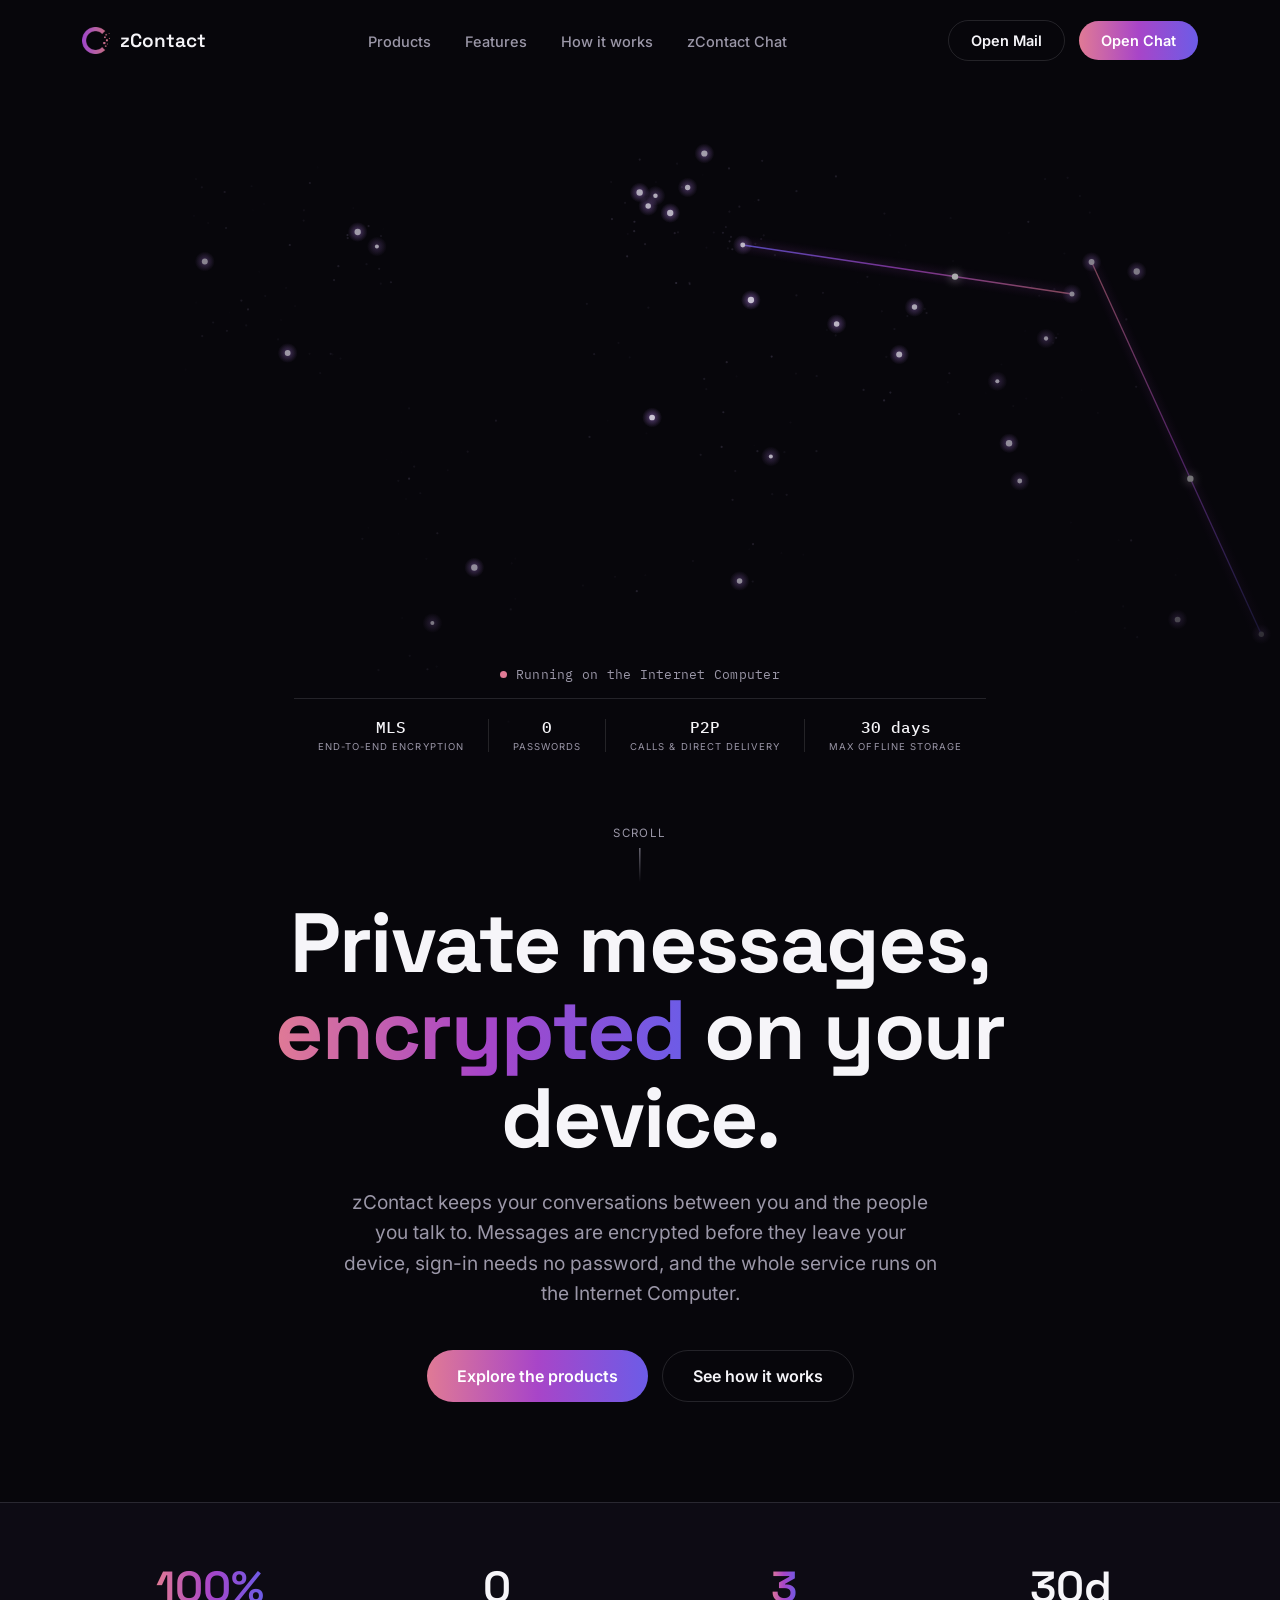
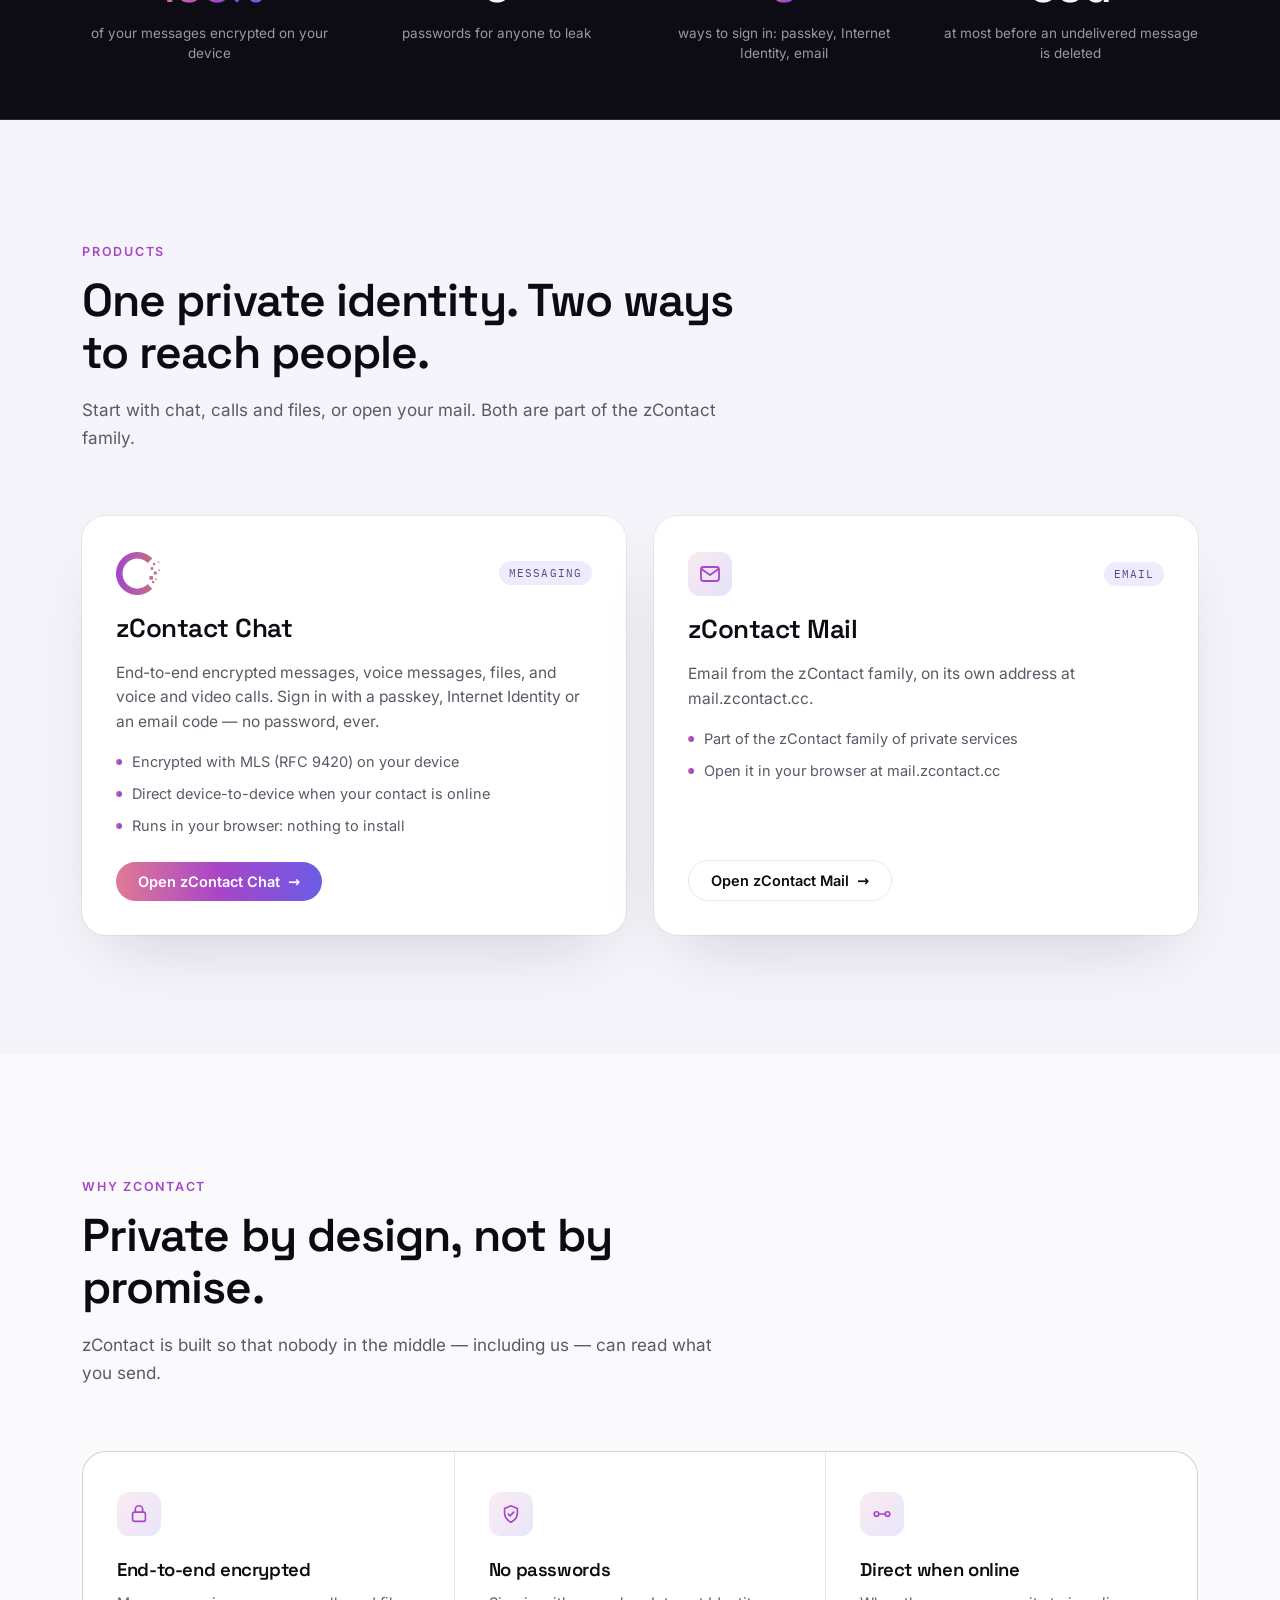
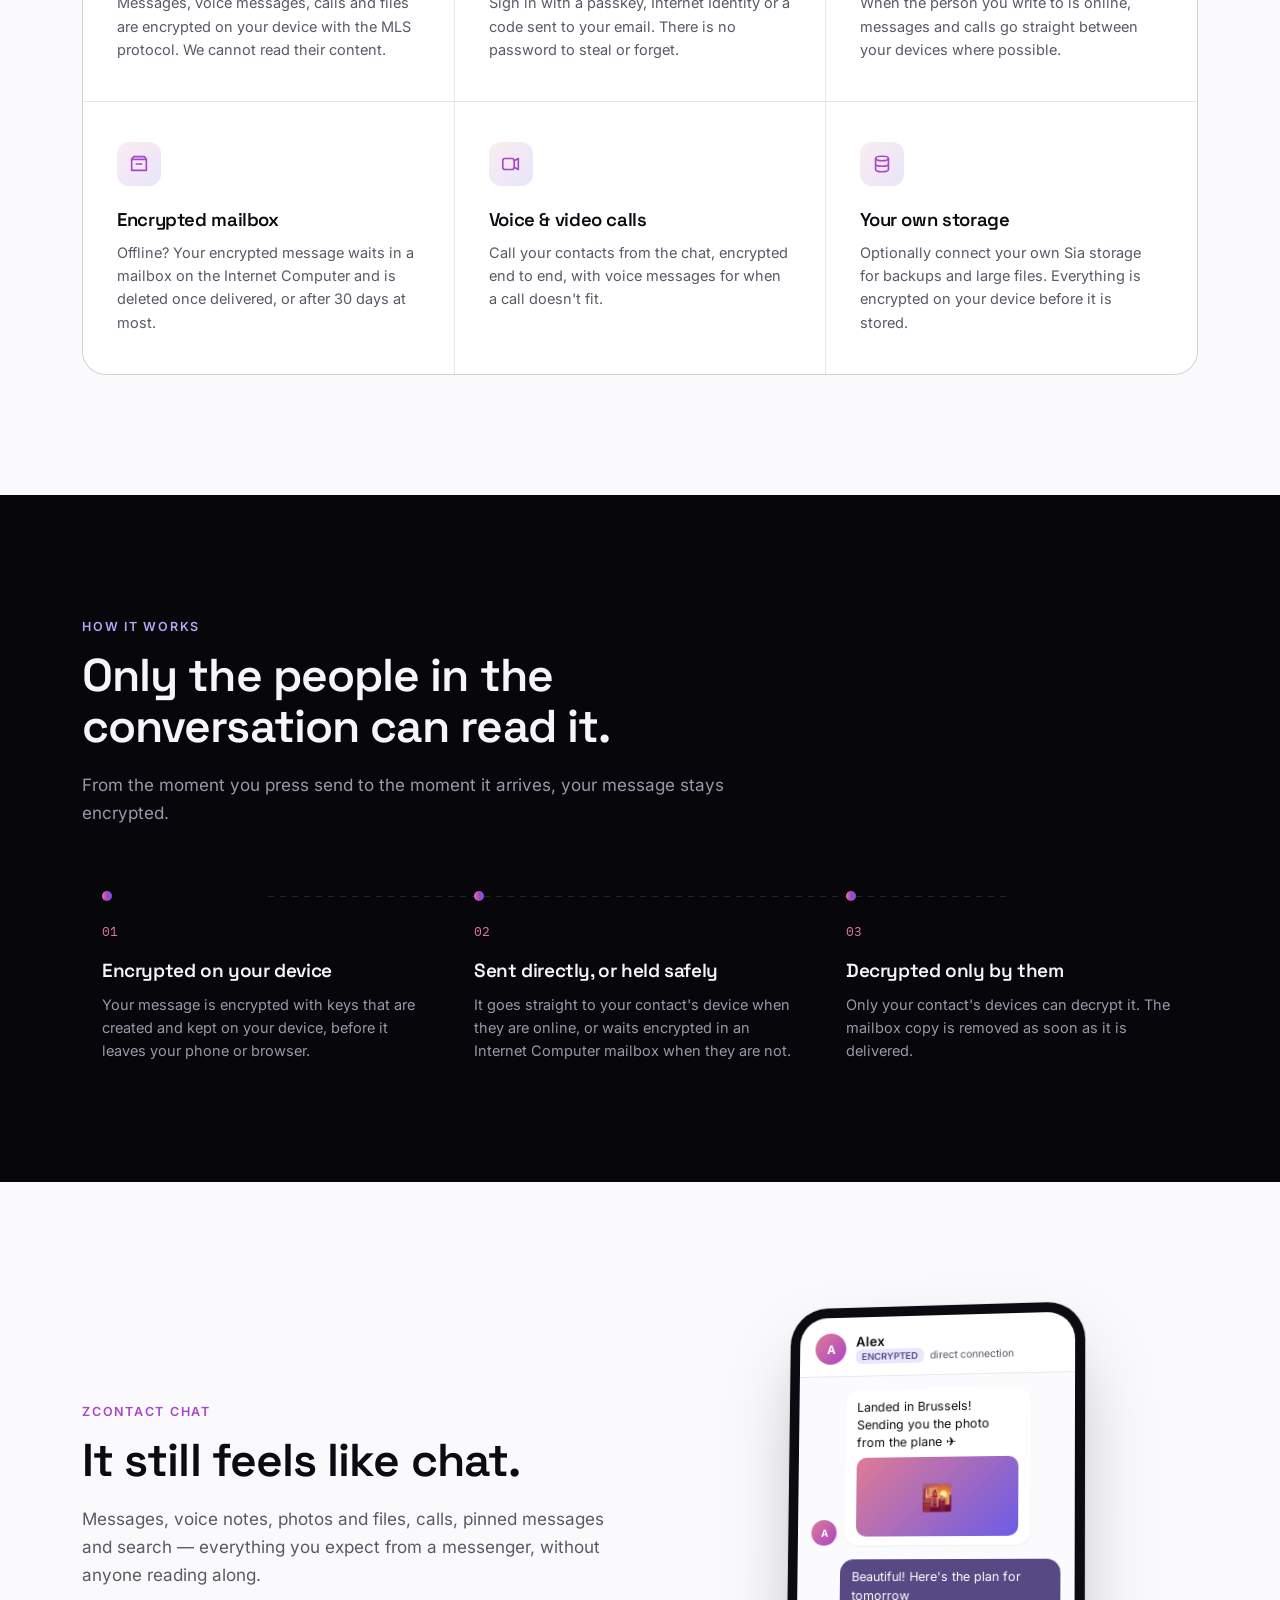
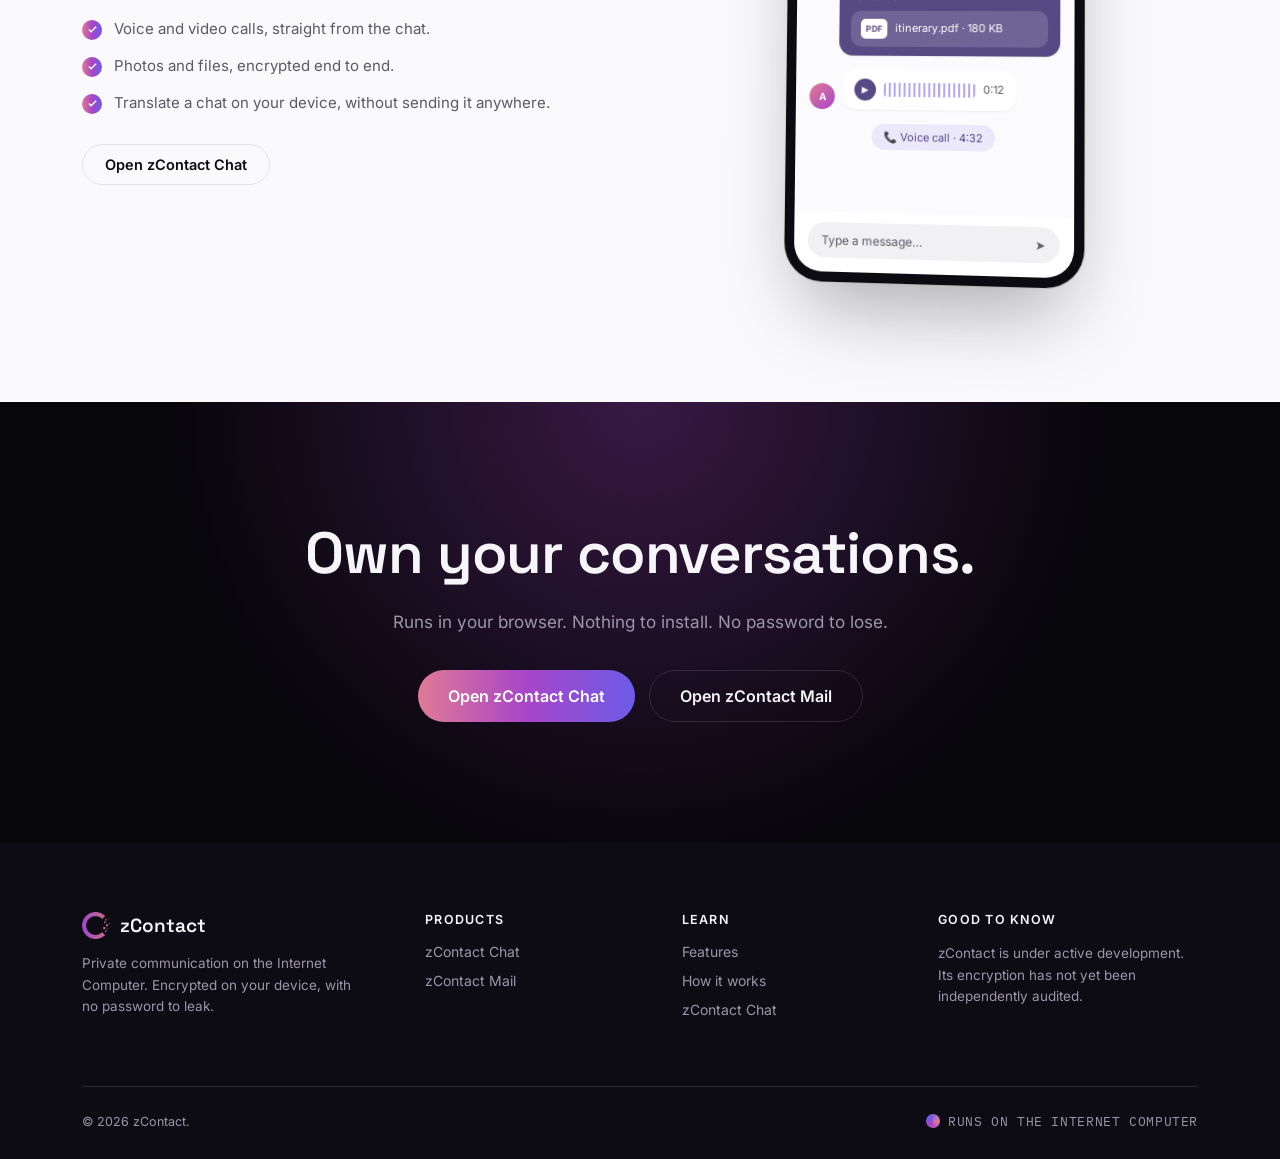
==== src/index.html @ e2f364a8 "Standalone repository: site under src/, dfx config for the website canister, README Moved out of zco" ====
<!DOCTYPE html>
<html lang="en">
<head>
<meta charset="UTF-8">
<meta name="viewport" content="width=device-width, initial-scale=1.0">
<title>zContact — Private messages, encrypted on your device.</title>
<meta name="description" content="zContact is a private communication family on the Internet Computer: end-to-end encrypted chat with no passwords, and zContact Mail.">
<meta name="referrer" content="no-referrer">
<link rel="icon" type="image/png" href="logo.png">
<link rel="stylesheet" href="style.css">
</head>
<body>

<header id="siteHeader">
  <div class="wrap">
    <nav aria-label="Main">
      <a href="#top" class="logo"><img src="logo.png" alt="" width="28" height="27"><span>zContact</span></a>
      <ul class="nav-links" id="navLinks">
        <li><a href="#products">Products</a></li>
        <li><a href="#features">Features</a></li>
        <li><a href="#how">How it works</a></li>
        <li><a href="#chat">zContact Chat</a></li>
      </ul>
      <div class="nav-right">
        <a href="https://mail.zcontact.cc/" class="btn btn-ghost-dark nav-mail" target="_blank" rel="noopener noreferrer">Open Mail</a>
        <a href="https://ydmpv-niaaa-aaaak-qzlua-cai.icp0.io/" class="btn btn-primary" target="_blank" rel="noopener noreferrer">Open Chat</a>
        <button class="menu-toggle" id="menuToggle" aria-label="Menu" aria-expanded="false" aria-controls="navLinks"><span></span><span></span><span></span></button>
      </div>
    </nav>
  </div>
</header>

<main id="top">

<section class="hero" aria-label="zContact on the Internet Computer">
  <canvas id="network-canvas" aria-hidden="true"></canvas>
  <div class="hero-vignette"></div>
  <div class="net-nodes" id="netNodes" aria-hidden="true"></div>
  <div class="hero-inner wrap">
    <div class="status-card">
      <div class="status-live">
        <span class="live-dot"></span>
        <span class="mono">Running on the Internet Computer</span>
      </div>
      <div class="status-grid">
        <div class="status-item">
          <span class="val breathe-num">MLS</span>
          <span class="lbl">End-to-end encryption</span>
        </div>
        <div class="status-item">
          <span class="val">0</span>
          <span class="lbl">Passwords</span>
        </div>
        <div class="status-item">
          <span class="val">P2P</span>
          <span class="lbl">Calls &amp; direct delivery</span>
        </div>
        <div class="status-item">
          <span class="val">30 days</span>
          <span class="lbl">Max offline storage</span>
        </div>
      </div>
    </div>
  </div>
  <div class="scroll-cue" aria-hidden="true"><span>Scroll</span><span class="line"></span></div>
</section>

<section class="intro">
  <div class="wrap intro-inner reveal">
    <h1>Private messages, <span class="grad-text">encrypted</span> on your device.</h1>
    <p>zContact keeps your conversations between you and the people you talk to. Messages are encrypted before they leave your device, sign-in needs no password, and the whole service runs on the Internet Computer.</p>
    <div class="hero-ctas">
      <a href="#products" class="btn btn-primary btn-lg">Explore the products</a>
      <a href="#how" class="btn btn-ghost-dark btn-lg">See how it works</a>
    </div>
  </div>
</section>

<div class="stats">
  <div class="wrap stats-grid">
    <div class="reveal">
      <div class="stat-num"><span class="accent">100%</span></div>
      <div class="stat-label">of your messages encrypted on your device</div>
    </div>
    <div class="reveal">
      <div class="stat-num" data-count="0">0</div>
      <div class="stat-label">passwords for anyone to leak</div>
    </div>
    <div class="reveal">
      <div class="stat-num"><span class="accent" data-count="3">3</span></div>
      <div class="stat-label">ways to sign in: passkey, Internet Identity, email</div>
    </div>
    <div class="reveal">
      <div class="stat-num"><span data-count="30">30</span>d</div>
      <div class="stat-label">at most before an undelivered message is deleted</div>
    </div>
  </div>
</div>

<section class="products" id="products">
  <div class="wrap">
    <div class="section-head reveal">
      <span class="eyebrow">Products</span>
      <h2>One private identity. Two ways to reach people.</h2>
      <p>Start with chat, calls and files, or open your mail. Both are part of the zContact family.</p>
    </div>
    <div class="product-grid reveal">
      <article class="product-card">
        <div class="product-top">
          <img src="logo.png" alt="" width="44" height="42">
          <span class="product-tag">Messaging</span>
        </div>
        <h3>zContact Chat</h3>
        <p>End-to-end encrypted messages, voice messages, files, and voice and video calls. Sign in with a passkey, Internet Identity or an email code — no password, ever.</p>
        <ul class="product-points">
          <li>Encrypted with MLS (RFC 9420) on your device</li>
          <li>Direct device-to-device when your contact is online</li>
          <li>Runs in your browser: nothing to install</li>
        </ul>
        <a href="https://ydmpv-niaaa-aaaak-qzlua-cai.icp0.io/" class="btn btn-primary" target="_blank" rel="noopener noreferrer">Open zContact Chat <span aria-hidden="true">→</span></a>
      </article>
      <article class="product-card">
        <div class="product-top">
          <span class="product-mark" aria-hidden="true">
            <svg viewBox="0 0 24 24" fill="none" stroke-width="1.8" stroke-linecap="round" stroke-linejoin="round"><rect x="3" y="5" width="18" height="14" rx="2.5"/><path d="m3.5 7 8.5 6 8.5-6"/></svg>
          </span>
          <span class="product-tag">Email</span>
        </div>
        <h3>zContact Mail</h3>
        <p>Email from the zContact family, on its own address at mail.zcontact.cc.</p>
        <ul class="product-points">
          <li>Part of the zContact family of private services</li>
          <li>Open it in your browser at mail.zcontact.cc</li>
        </ul>
        <a href="https://mail.zcontact.cc/" class="btn btn-ghost-light" target="_blank" rel="noopener noreferrer">Open zContact Mail <span aria-hidden="true">→</span></a>
      </article>
    </div>
  </div>
</section>

<section id="features">
  <div class="wrap">
    <div class="section-head reveal">
      <span class="eyebrow">Why zContact</span>
      <h2>Private by design, not by promise.</h2>
      <p>zContact is built so that nobody in the middle — including us — can read what you send.</p>
    </div>
    <div class="feature-grid reveal">
      <div class="feature-card">
        <div class="feature-icon"><svg viewBox="0 0 24 24" fill="none" stroke-width="1.8" stroke-linecap="round" stroke-linejoin="round"><rect x="5" y="10" width="14" height="10" rx="2"/><path d="M8 10V7a4 4 0 0 1 8 0v3"/></svg></div>
        <h3>End-to-end encrypted</h3>
        <p>Messages, voice messages, calls and files are encrypted on your device with the MLS protocol. We cannot read their content.</p>
      </div>
      <div class="feature-card">
        <div class="feature-icon"><svg viewBox="0 0 24 24" fill="none" stroke-width="1.8" stroke-linecap="round" stroke-linejoin="round"><path d="M12 3 5 6v5c0 4.5 3 8 7 10 4-2 7-5.5 7-10V6z"/><path d="m9 12 2 2 4-4"/></svg></div>
        <h3>No passwords</h3>
        <p>Sign in with a passkey, Internet Identity or a code sent to your email. There is no password to steal or forget.</p>
      </div>
      <div class="feature-card">
        <div class="feature-icon"><svg viewBox="0 0 24 24" fill="none" stroke-width="1.8" stroke-linecap="round" stroke-linejoin="round"><circle cx="6" cy="12" r="2.5"/><circle cx="18" cy="12" r="2.5"/><path d="M8.5 12h7"/></svg></div>
        <h3>Direct when online</h3>
        <p>When the person you write to is online, messages and calls go straight between your devices where possible.</p>
      </div>
      <div class="feature-card">
        <div class="feature-icon"><svg viewBox="0 0 24 24" fill="none" stroke-width="1.8" stroke-linecap="round" stroke-linejoin="round"><path d="M4 7h16v12H4z"/><path d="M4 7l2-3h12l2 3M9 12h6"/></svg></div>
        <h3>Encrypted mailbox</h3>
        <p>Offline? Your encrypted message waits in a mailbox on the Internet Computer and is deleted once delivered, or after 30 days at most.</p>
      </div>
      <div class="feature-card">
        <div class="feature-icon"><svg viewBox="0 0 24 24" fill="none" stroke-width="1.8" stroke-linecap="round" stroke-linejoin="round"><path d="M15.5 8.5 20 6v12l-4.5-2.5"/><rect x="3" y="6" width="12.5" height="12" rx="2.5"/></svg></div>
        <h3>Voice &amp; video calls</h3>
        <p>Call your contacts from the chat, encrypted end to end, with voice messages for when a call doesn't fit.</p>
      </div>
      <div class="feature-card">
        <div class="feature-icon"><svg viewBox="0 0 24 24" fill="none" stroke-width="1.8" stroke-linecap="round" stroke-linejoin="round"><ellipse cx="12" cy="6" rx="7" ry="2.5"/><path d="M5 6v12c0 1.4 3.1 2.5 7 2.5s7-1.1 7-2.5V6M5 12c0 1.4 3.1 2.5 7 2.5s7-1.1 7-2.5"/></svg></div>
        <h3>Your own storage</h3>
        <p>Optionally connect your own Sia storage for backups and large files. Everything is encrypted on your device before it is stored.</p>
      </div>
    </div>
  </div>
</section>

<section class="how" id="how">
  <div class="wrap">
    <div class="section-head reveal">
      <span class="eyebrow">How it works</span>
      <h2>Only the people in the conversation can read it.</h2>
      <p>From the moment you press send to the moment it arrives, your message stays encrypted.</p>
    </div>
    <div class="flow reveal">
      <div class="flow-step">
        <div class="flow-line"></div>
        <div class="flow-dot"></div>
        <div class="flow-num">01</div>
        <h3>Encrypted on your device</h3>
        <p>Your message is encrypted with keys that are created and kept on your device, before it leaves your phone or browser.</p>
      </div>
      <div class="flow-step">
        <div class="flow-line"></div>
        <div class="flow-dot"></div>
        <div class="flow-num">02</div>
        <h3>Sent directly, or held safely</h3>
        <p>It goes straight to your contact's device when they are online, or waits encrypted in an Internet Computer mailbox when they are not.</p>
      </div>
      <div class="flow-step">
        <div class="flow-dot"></div>
        <div class="flow-num">03</div>
        <h3>Decrypted only by them</h3>
        <p>Only your contact's devices can decrypt it. The mailbox copy is removed as soon as it is delivered.</p>
      </div>
    </div>
  </div>
</section>

<section class="product" id="chat">
  <div class="wrap product-layout">
    <div class="product-copy">
      <div class="section-head reveal">
        <span class="eyebrow">zContact Chat</span>
        <h2>It still feels like chat.</h2>
        <p>Messages, voice notes, photos and files, calls, pinned messages and search — everything you expect from a messenger, without anyone reading along.</p>
      </div>
      <ul class="reveal">
        <li><span class="check"><svg viewBox="0 0 24 24"><polyline points="20 6 9 17 4 12"/></svg></span>Voice and video calls, straight from the chat.</li>
        <li><span class="check"><svg viewBox="0 0 24 24"><polyline points="20 6 9 17 4 12"/></svg></span>Photos and files, encrypted end to end.</li>
        <li><span class="check"><svg viewBox="0 0 24 24"><polyline points="20 6 9 17 4 12"/></svg></span>Translate a chat on your device, without sending it anywhere.</li>
      </ul>
      <a href="https://ydmpv-niaaa-aaaak-qzlua-cai.icp0.io/" class="btn btn-ghost-light product-cta" target="_blank" rel="noopener noreferrer">Open zContact Chat</a>
    </div>
    <div class="phone-stage reveal" aria-hidden="true">
      <div class="phone">
        <div class="phone-screen">
          <div class="chat-head">
            <div class="avatar av-alex">A</div>
            <div>
              <div class="who">Alex</div>
              <div class="meta"><span class="priv-badge">ENCRYPTED</span> direct connection</div>
            </div>
          </div>
          <div class="chat-body">
            <div class="msg">
              <div class="avatar av-small av-alex">A</div>
              <div class="bubble">
                Landed in Brussels! Sending you the photo from the plane ✈️
                <div class="media-chip">🌇</div>
              </div>
            </div>
            <div class="msg msg-out">
              <div class="bubble bubble-out">
                Beautiful! Here's the plan for tomorrow
                <div class="file-chip"><span class="file-icon">PDF</span> itinerary.pdf · 180 KB</div>
              </div>
            </div>
            <div class="msg">
              <div class="avatar av-small av-alex">A</div>
              <div class="bubble">
                <div class="voice-chip"><span class="play">▶</span><span class="wave"></span><span class="dur">0:12</span></div>
              </div>
            </div>
            <div class="call-chip">📞 Voice call · 4:32</div>
          </div>
          <div class="chat-input"><span>Type a message…</span><span>➤</span></div>
        </div>
      </div>
    </div>
  </div>
</section>

<section class="cta-banner">
  <div class="wrap inner reveal">
    <h2>Own your conversations.</h2>
    <p>Runs in your browser. Nothing to install. No password to lose.</p>
    <div class="cta-actions">
      <a href="https://ydmpv-niaaa-aaaak-qzlua-cai.icp0.io/" class="btn btn-primary btn-lg" target="_blank" rel="noopener noreferrer">Open zContact Chat</a>
      <a href="https://mail.zcontact.cc/" class="btn btn-ghost-dark btn-lg" target="_blank" rel="noopener noreferrer">Open zContact Mail</a>
    </div>
  </div>
</section>

</main>

<footer>
  <div class="wrap">
    <div class="footer-top">
      <div class="footer-brand">
        <a href="#top" class="logo"><img src="logo.png" alt="" width="28" height="27"><span>zContact</span></a>
        <p>Private communication on the Internet Computer. Encrypted on your device, with no password to leak.</p>
      </div>
      <div class="footer-col">
        <h4>Products</h4>
        <a href="https://ydmpv-niaaa-aaaak-qzlua-cai.icp0.io/" target="_blank" rel="noopener noreferrer">zContact Chat</a>
        <a href="https://mail.zcontact.cc/" target="_blank" rel="noopener noreferrer">zContact Mail</a>
      </div>
      <div class="footer-col">
        <h4>Learn</h4>
        <a href="#features">Features</a>
        <a href="#how">How it works</a>
        <a href="#chat">zContact Chat</a>
      </div>
      <div class="footer-col">
        <h4>Good to know</h4>
        <p class="footer-note">zContact is under active development. Its encryption has not yet been independently audited.</p>
      </div>
    </div>
    <div class="footer-bottom">
      <span>© 2026 zContact.</span>
      <span class="ic-badge"><span class="dot-ring"></span>RUNS ON THE INTERNET COMPUTER</span>
    </div>
  </div>
</footer>

<script src="main.js" defer></script>
</body>
</html>
---- src/style.css ----
/* zContact Official Website. Fonts are bundled (SIL OFL 1.1, see fonts/), no third-party requests. */

@font-face { font-family: 'Inter'; font-weight: 400; font-display: swap; src: url(fonts/inter-latin-400-normal.woff2) format('woff2'); }
@font-face { font-family: 'Inter'; font-weight: 500; font-display: swap; src: url(fonts/inter-latin-500-normal.woff2) format('woff2'); }
@font-face { font-family: 'Inter'; font-weight: 600; font-display: swap; src: url(fonts/inter-latin-600-normal.woff2) format('woff2'); }
@font-face { font-family: 'Inter'; font-weight: 700; font-display: swap; src: url(fonts/inter-latin-700-normal.woff2) format('woff2'); }
@font-face { font-family: 'Space Grotesk'; font-weight: 500; font-display: swap; src: url(fonts/space-grotesk-latin-500-normal.woff2) format('woff2'); }
@font-face { font-family: 'Space Grotesk'; font-weight: 600; font-display: swap; src: url(fonts/space-grotesk-latin-600-normal.woff2) format('woff2'); }
@font-face { font-family: 'Space Grotesk'; font-weight: 700; font-display: swap; src: url(fonts/space-grotesk-latin-700-normal.woff2) format('woff2'); }
@font-face { font-family: 'IBM Plex Mono'; font-weight: 400; font-display: swap; src: url(fonts/ibm-plex-mono-latin-400-normal.woff2) format('woff2'); }
@font-face { font-family: 'IBM Plex Mono'; font-weight: 500; font-display: swap; src: url(fonts/ibm-plex-mono-latin-500-normal.woff2) format('woff2'); }

:root {
  --bg-dark: #07060b;
  --bg-dark-2: #0d0b14;
  --bg-light: #fafafc;
  --surface: #ffffff;
  --ink: #0d0b12;
  --ink-soft: #5c5866;
  --ink-inverse: #f6f5f9;
  --ink-inverse-soft: #9b97a8;
  /* The zContact logo: rose to violet. */
  --accent-1: #e07a95;
  --accent-2: #a845c8;
  --accent-3: #6c5ce7;
  --brand: #574a84;
  --lavender: #b3a6f5;
  --grad: linear-gradient(90deg, var(--accent-1), var(--accent-2), var(--accent-3));
  --line: rgba(13, 11, 18, 0.09);
  --line-inverse: rgba(246, 245, 249, 0.12);
  --container: 1180px;
}

* { margin: 0; padding: 0; box-sizing: border-box; }
html { scroll-behavior: smooth; }
body {
  font-family: 'Inter', system-ui, sans-serif;
  background: var(--bg-light);
  color: var(--ink);
  -webkit-font-smoothing: antialiased;
  overflow-x: hidden;
}
h1, h2, h3 { font-family: 'Space Grotesk', sans-serif; letter-spacing: -0.02em; }
.mono { font-family: 'IBM Plex Mono', monospace; letter-spacing: 0.02em; }
a { color: inherit; text-decoration: none; }
.wrap { max-width: var(--container); margin: 0 auto; padding: 0 32px; }
img, svg { display: block; }
::selection { background: var(--accent-2); color: #fff; }
:focus-visible { outline: 2px solid var(--lavender); outline-offset: 3px; }

/* ---------- Navigation ---------- */
header {
  position: fixed; top: 0; left: 0; right: 0; z-index: 100;
  padding: 20px 0;
  transition: background 0.35s ease, padding 0.35s ease, border-color 0.35s ease;
  border-bottom: 1px solid transparent;
}
header.scrolled {
  background: rgba(7, 6, 11, 0.74);
  backdrop-filter: blur(16px) saturate(160%);
  -webkit-backdrop-filter: blur(16px) saturate(160%);
  padding: 14px 0;
  border-bottom: 1px solid var(--line-inverse);
}
nav { display: flex; align-items: center; justify-content: space-between; gap: 20px; }
.logo { display: flex; align-items: center; gap: 10px; font-family: 'Space Grotesk', sans-serif; font-weight: 600; font-size: 19px; color: var(--ink-inverse); }
.logo img { width: 28px; height: auto; }
.nav-links { display: flex; gap: 34px; list-style: none; }
.nav-links a { font-size: 14.5px; color: var(--ink-inverse-soft); transition: color 0.2s ease; font-weight: 500; }
.nav-links a:hover { color: var(--ink-inverse); }
.nav-right { display: flex; align-items: center; gap: 14px; }
.btn {
  display: inline-flex; align-items: center; justify-content: center; gap: 8px;
  padding: 11px 22px; border-radius: 100px; font-size: 14.5px; font-weight: 600;
  cursor: pointer; border: none; white-space: nowrap;
  transition: transform 0.2s ease, box-shadow 0.2s ease, background 0.2s ease;
}
.btn-primary { background: var(--grad); color: #fff; }
.btn-primary:hover { transform: translateY(-2px); box-shadow: 0 10px 30px -8px rgba(168, 69, 200, 0.6); }
.btn-ghost-dark { color: var(--ink-inverse); border: 1px solid var(--line-inverse); background: transparent; }
.btn-ghost-dark:hover { background: rgba(255, 255, 255, 0.06); }
.btn-ghost-light { color: var(--ink); border: 1px solid var(--line); background: transparent; }
.btn-ghost-light:hover { background: rgba(13, 11, 18, 0.04); }
.btn-lg { padding: 15px 30px; font-size: 16px; }
.menu-toggle { display: none; flex-direction: column; gap: 5px; background: none; border: none; cursor: pointer; padding: 6px; }
.menu-toggle span { width: 22px; height: 2px; background: var(--ink-inverse); display: block; }

/* ---------- Hero ---------- */
.hero {
  position: relative; min-height: 100vh; background: var(--bg-dark);
  display: flex; flex-direction: column; justify-content: center; overflow: hidden;
  padding: 140px 0 80px;
}
#network-canvas { position: absolute; inset: 0; width: 100%; height: 100%; z-index: 0; opacity: 0.95; }
.net-nodes { position: absolute; inset: 0; z-index: 1; pointer-events: none; }
.net-node { position: absolute; top: 0; left: 0; width: 0; height: 0; }
.net-node .ring {
  position: absolute; top: 0; left: 0; width: 9px; height: 9px; border-radius: 50%;
  transform: translate(-50%, -50%) scale(0.5);
  background: conic-gradient(from 90deg, var(--accent-1), var(--accent-2), var(--accent-3), var(--accent-1));
  -webkit-mask-image: radial-gradient(circle, transparent 0, transparent 58%, #000 60%, #000 100%);
  mask-image: radial-gradient(circle, transparent 0, transparent 58%, #000 60%, #000 100%);
  opacity: 0;
  transition: opacity 0.5s ease, transform 0.5s cubic-bezier(0.2, 0.8, 0.3, 1.3), box-shadow 0.5s ease;
}
.net-node .pulse {
  position: absolute; top: 0; left: 0; width: 9px; height: 9px; border-radius: 50%;
  transform: translate(-50%, -50%) scale(1); border: 1px solid var(--accent-2); opacity: 0; pointer-events: none;
}
.net-node.active .pulse { animation: node-pulse 1.1s ease-out infinite; }
.net-node.active .pulse.p2 { animation-delay: 0.4s; border-color: var(--accent-1); }
@keyframes node-pulse {
  0% { transform: translate(-50%, -50%) scale(1); opacity: 0.65; }
  100% { transform: translate(-50%, -50%) scale(4.2); opacity: 0; }
}
.net-node.active .ring {
  opacity: 1; transform: translate(-50%, -50%) scale(1.7);
  box-shadow: 0 0 10px rgba(224, 122, 149, 0.6), 0 0 18px rgba(108, 92, 231, 0.45);
}
.hero-vignette {
  position: absolute; inset: 0; z-index: 1; pointer-events: none;
  background: radial-gradient(ellipse 70% 60% at 50% 38%, rgba(7, 6, 11, 0) 0%, rgba(7, 6, 11, 0.55) 68%, rgba(7, 6, 11, 0.96) 100%);
}
.hero-inner { position: absolute; bottom: 148px; left: 0; right: 0; z-index: 2; text-align: center; }
.status-card { display: inline-block; }
.status-live {
  display: flex; align-items: center; justify-content: center; gap: 9px;
  font-size: 12.5px; color: var(--ink-inverse-soft);
  padding-bottom: 16px; margin-bottom: 20px; border-bottom: 1px solid var(--line-inverse); white-space: nowrap;
}
.live-dot { width: 7px; height: 7px; border-radius: 50%; background: var(--accent-1); animation: pulse-dot 1.8s infinite; flex-shrink: 0; }
@keyframes pulse-dot {
  0% { box-shadow: 0 0 0 0 rgba(224, 122, 149, 0.55); }
  70% { box-shadow: 0 0 0 8px rgba(224, 122, 149, 0); }
  100% { box-shadow: 0 0 0 0 rgba(224, 122, 149, 0); }
}
.status-grid { display: flex; align-items: stretch; justify-content: center; flex-wrap: wrap; row-gap: 16px; }
.status-item { display: flex; flex-direction: column; align-items: center; gap: 6px; padding: 0 24px; border-left: 1px solid var(--line-inverse); }
.status-item:first-child { border-left: none; }
.status-item .val { font-family: 'IBM Plex Mono', monospace; font-size: 16px; font-weight: 500; color: var(--ink-inverse); line-height: 1; }
.status-item .lbl { font-size: 9.5px; letter-spacing: 0.11em; text-transform: uppercase; color: var(--ink-inverse-soft); }
.breathe-num { animation: breathe-color 3.2s ease-in-out infinite; }
@keyframes breathe-color {
  0% { color: var(--accent-1); text-shadow: 0 0 9px rgba(224, 122, 149, 0.55); }
  33% { color: var(--accent-2); text-shadow: 0 0 9px rgba(168, 69, 200, 0.55); }
  66% { color: var(--accent-3); text-shadow: 0 0 9px rgba(108, 92, 231, 0.55); }
  100% { color: var(--accent-1); text-shadow: 0 0 9px rgba(224, 122, 149, 0.55); }
}

.intro { background: var(--bg-dark); color: var(--ink-inverse); padding-top: 0; padding-bottom: 100px; }
.intro-inner { text-align: center; }
.intro h1 { color: var(--ink-inverse); font-size: clamp(40px, 6.6vw, 84px); line-height: 1.04; font-weight: 700; max-width: 940px; margin: 0 auto 26px; }
.grad-text { background: var(--grad); -webkit-background-clip: text; background-clip: text; color: transparent; }
.intro p { color: var(--ink-inverse-soft); font-size: clamp(16px, 1.7vw, 19px); max-width: 600px; margin: 0 auto 40px; line-height: 1.6; }
.hero-ctas { display: flex; gap: 14px; justify-content: center; flex-wrap: wrap; }

.scroll-cue {
  position: absolute; bottom: 18px; left: 50%; transform: translateX(-50%); z-index: 2;
  display: flex; flex-direction: column; align-items: center; gap: 8px;
  color: var(--ink-inverse-soft); font-size: 11.5px; letter-spacing: 0.12em; text-transform: uppercase;
}
.scroll-cue .line { width: 1px; height: 34px; background: linear-gradient(var(--ink-inverse-soft), transparent); animation: scrolldown 1.8s infinite; }
@keyframes scrolldown {
  0% { opacity: 0; transform: scaleY(0.3); transform-origin: top; }
  50% { opacity: 1; transform: scaleY(1); transform-origin: top; }
  100% { opacity: 0; transform: scaleY(1); transform-origin: bottom; }
}

/* ---------- Stats ---------- */
.stats { background: var(--bg-dark-2); border-top: 1px solid var(--line-inverse); border-bottom: 1px solid var(--line-inverse); padding: 56px 0; }
.stats-grid { display: grid; grid-template-columns: repeat(4, 1fr); gap: 32px; text-align: center; }
.stat-num { font-family: 'Space Grotesk', sans-serif; font-size: clamp(30px, 3.4vw, 46px); font-weight: 600; color: var(--ink-inverse); }
.stat-num .accent { background: var(--grad); -webkit-background-clip: text; background-clip: text; color: transparent; }
.stat-label { color: var(--ink-inverse-soft); font-size: 13.5px; margin-top: 8px; line-height: 1.5; }

/* ---------- Sections ---------- */
section { padding: 120px 0; }
.eyebrow { display: inline-block; font-size: 12.5px; color: var(--accent-2); text-transform: uppercase; letter-spacing: 0.14em; margin-bottom: 16px; font-weight: 600; }
.section-head { max-width: 660px; margin-bottom: 64px; }
.section-head h2 { font-size: clamp(30px, 4vw, 46px); font-weight: 600; line-height: 1.12; margin-bottom: 18px; }
.section-head p { color: var(--ink-soft); font-size: 17px; line-height: 1.65; }
.reveal { opacity: 0; transform: translateY(28px); transition: opacity 0.7s cubic-bezier(0.2, 0.7, 0.2, 1), transform 0.7s cubic-bezier(0.2, 0.7, 0.2, 1); }
.reveal.in-view { opacity: 1; transform: translateY(0); }

/* ---------- Products ---------- */
.products { background: #f6f4fb; }
.product-grid { display: grid; grid-template-columns: 1fr 1fr; gap: 28px; }
.product-card {
  background: var(--surface); border-radius: 24px; padding: 36px 34px 34px;
  box-shadow: 0 30px 70px -28px rgba(13, 11, 18, 0.18), 0 0 0 1px rgba(13, 11, 18, 0.05);
  display: flex; flex-direction: column; gap: 16px;
}
.product-top { display: flex; align-items: center; justify-content: space-between; }
.product-top img { width: 44px; height: auto; }
.product-mark {
  width: 44px; height: 44px; border-radius: 12px; display: flex; align-items: center; justify-content: center;
  background: linear-gradient(135deg, rgba(224, 122, 149, 0.16), rgba(108, 92, 231, 0.18));
}
.product-mark svg { width: 24px; height: 24px; stroke: var(--accent-2); }
.product-tag { font-family: 'IBM Plex Mono', monospace; font-size: 11px; letter-spacing: 0.1em; text-transform: uppercase; color: var(--brand); background: rgba(179, 166, 245, 0.22); padding: 5px 10px; border-radius: 100px; }
.product-card h3 { font-size: 26px; font-weight: 600; }
.product-card > p { color: var(--ink-soft); font-size: 15.5px; line-height: 1.6; }
.product-points { list-style: none; display: grid; gap: 10px; margin-bottom: 10px; }
.product-points li { display: flex; gap: 10px; font-size: 14.5px; color: var(--ink-soft); line-height: 1.5; }
.product-points li::before { content: ''; width: 6px; height: 6px; border-radius: 50%; background: var(--grad); margin-top: 8px; flex-shrink: 0; }
.product-card .btn { margin-top: auto; align-self: flex-start; }

/* ---------- Features ---------- */
.feature-grid { display: grid; grid-template-columns: repeat(3, 1fr); gap: 1px; background: var(--line); border: 1px solid var(--line); border-radius: 24px; overflow: hidden; }
.feature-card { background: var(--surface); padding: 40px 34px; transition: background 0.25s ease; }
.feature-card:hover { background: #f6f3ff; }
.feature-icon {
  width: 44px; height: 44px; border-radius: 12px; margin-bottom: 22px;
  display: flex; align-items: center; justify-content: center;
  background: linear-gradient(135deg, rgba(224, 122, 149, 0.14), rgba(108, 92, 231, 0.16));
}
.feature-icon svg { width: 22px; height: 22px; stroke: var(--accent-2); }
.feature-card h3 { font-size: 18.5px; font-weight: 600; margin-bottom: 10px; }
.feature-card p { font-size: 14.5px; color: var(--ink-soft); line-height: 1.6; }

/* ---------- How it works ---------- */
.how { background: var(--bg-dark); color: var(--ink-inverse); }
.how .section-head h2 { color: var(--ink-inverse); }
.how .eyebrow { color: var(--lavender); }
.how .section-head p { color: var(--ink-inverse-soft); }
.flow { display: flex; align-items: flex-start; position: relative; }
.flow-step { flex: 1; position: relative; padding: 0 20px; text-align: left; }
.flow-num { font-family: 'IBM Plex Mono', monospace; font-size: 13px; color: var(--accent-1); margin-bottom: 18px; }
.flow-step h3 { font-size: 19px; font-weight: 600; margin-bottom: 10px; }
.flow-step p { font-size: 14.5px; color: var(--ink-inverse-soft); line-height: 1.6; }
.flow-dot { width: 10px; height: 10px; border-radius: 50%; background: var(--grad); margin-bottom: 22px; }
.flow-line { position: absolute; top: 5px; left: 50%; height: 1px; width: 100%; background: repeating-linear-gradient(90deg, var(--line-inverse) 0 6px, transparent 6px 12px); z-index: 0; }
.flow-step:last-child .flow-line { display: none; }

/* ---------- zContact Chat ---------- */
.product { background: var(--bg-light); }
.product-layout { display: grid; grid-template-columns: 1fr 1fr; gap: 60px; align-items: center; }
.phone-stage { display: flex; justify-content: center; perspective: 1400px; }
.phone {
  width: 300px; background: #0d0b12; border-radius: 38px; padding: 10px;
  box-shadow: 0 40px 80px -20px rgba(13, 11, 18, 0.35), 0 0 0 1px rgba(13, 11, 18, 0.06);
  transform: rotateY(-8deg) rotateX(3deg); transition: transform 0.4s ease;
}
.phone-stage:hover .phone { transform: rotateY(0deg) rotateX(0deg); }
.phone-screen { background: #fff; border-radius: 28px; overflow: hidden; height: 560px; display: flex; flex-direction: column; }
.chat-head { display: flex; align-items: center; gap: 10px; padding: 16px 16px 12px; border-bottom: 1px solid var(--line); }
.avatar { width: 32px; height: 32px; border-radius: 50%; display: flex; align-items: center; justify-content: center; font-size: 12px; font-weight: 700; color: #fff; flex-shrink: 0; }
.av-small { width: 26px; height: 26px; font-size: 10px; }
.av-alex { background: linear-gradient(135deg, var(--accent-1), var(--accent-2)); }
.chat-head .who { font-size: 13.5px; font-weight: 600; }
.chat-head .meta { font-size: 10.5px; color: var(--ink-soft); display: flex; gap: 6px; align-items: center; }
.priv-badge { background: rgba(179, 166, 245, 0.28); color: var(--brand); font-size: 9.5px; padding: 2px 6px; border-radius: 6px; font-weight: 600; }
.chat-body { flex: 1; padding: 14px 14px 8px; display: flex; flex-direction: column; gap: 14px; overflow: hidden; background: #fbfbfd; }
.msg { display: flex; gap: 8px; max-width: 88%; align-items: flex-end; }
.msg-out { align-self: flex-end; }
.bubble { background: #fff; border-radius: 14px; padding: 9px 12px; font-size: 12.5px; line-height: 1.45; box-shadow: 0 1px 2px rgba(13, 11, 18, 0.06); }
.bubble-out { background: var(--brand); color: #fff; }
.media-chip { margin-top: 6px; height: 80px; border-radius: 10px; background: linear-gradient(135deg, var(--accent-1), var(--accent-3)); display: flex; align-items: center; justify-content: center; font-size: 26px; }
.file-chip { margin-top: 6px; background: rgba(255, 255, 255, 0.14); border-radius: 10px; padding: 8px 10px; font-size: 11px; display: flex; align-items: center; gap: 8px; }
.file-icon { font-size: 8.5px; font-weight: 700; background: #fff; color: var(--brand); border-radius: 5px; padding: 4px 5px; }
.voice-chip { display: flex; align-items: center; gap: 8px; font-size: 11px; color: var(--ink-soft); }
.voice-chip .play { width: 22px; height: 22px; border-radius: 50%; background: var(--brand); color: #fff; font-size: 9px; display: flex; align-items: center; justify-content: center; }
.voice-chip .wave { width: 92px; height: 14px; background: repeating-linear-gradient(90deg, var(--lavender) 0 2px, transparent 2px 5px); border-radius: 3px; }
.call-chip { align-self: center; font-size: 11px; color: var(--brand); background: rgba(179, 166, 245, 0.22); padding: 6px 12px; border-radius: 100px; }
.chat-input { margin: 10px 14px 14px; background: #f1f1f4; border-radius: 100px; padding: 10px 14px; font-size: 12px; color: var(--ink-soft); display: flex; justify-content: space-between; align-items: center; }
.product-copy .section-head { margin-bottom: 30px; }
.product-copy ul { list-style: none; display: flex; flex-direction: column; gap: 16px; margin-top: 6px; }
.product-copy li { display: flex; gap: 12px; font-size: 15px; color: var(--ink-soft); align-items: flex-start; }
.check { width: 20px; height: 20px; border-radius: 50%; background: var(--grad); flex-shrink: 0; display: flex; align-items: center; justify-content: center; margin-top: 1px; }
.check svg { width: 11px; height: 11px; stroke: #fff; stroke-width: 3; fill: none; }
.product-cta { margin-top: 30px; }

/* ---------- Closing banner ---------- */
.cta-banner { background: var(--bg-dark); color: var(--ink-inverse); text-align: center; position: relative; overflow: hidden; }
.cta-banner::before { content: ''; position: absolute; inset: 0; background: radial-gradient(circle at 50% 0%, rgba(168, 69, 200, 0.3), transparent 60%); }
.cta-banner .inner { position: relative; z-index: 1; }
.cta-banner h2 { font-size: clamp(32px, 5vw, 58px); font-weight: 600; margin-bottom: 26px; line-height: 1.1; }
.cta-banner p { color: var(--ink-inverse-soft); font-size: 17px; margin-bottom: 38px; }
.cta-actions { display: flex; gap: 14px; justify-content: center; flex-wrap: wrap; }

/* ---------- Footer ---------- */
footer { background: var(--bg-dark-2); color: var(--ink-inverse-soft); padding: 70px 0 30px; }
.footer-top { display: grid; grid-template-columns: 1.4fr 1fr 1fr 1.2fr; gap: 40px; padding-bottom: 56px; border-bottom: 1px solid var(--line-inverse); }
.footer-brand .logo { margin-bottom: 14px; }
.footer-brand p { font-size: 13.5px; line-height: 1.6; max-width: 280px; }
.footer-col h4 { font-size: 12.5px; color: var(--ink-inverse); text-transform: uppercase; letter-spacing: 0.1em; margin-bottom: 16px; font-weight: 600; }
.footer-col a { display: block; font-size: 14px; margin-bottom: 12px; color: var(--ink-inverse-soft); transition: color 0.2s; }
.footer-col a:hover { color: var(--ink-inverse); }
.footer-note { font-size: 13.5px; line-height: 1.6; }
.footer-bottom { display: flex; justify-content: space-between; align-items: center; padding-top: 26px; font-size: 12.5px; flex-wrap: wrap; gap: 12px; }
.ic-badge { display: flex; align-items: center; gap: 8px; font-family: 'IBM Plex Mono', monospace; letter-spacing: 0.05em; }
.ic-badge .dot-ring { width: 14px; height: 14px; border-radius: 50%; background: conic-gradient(from 90deg, var(--accent-1), var(--accent-2), var(--accent-3), var(--accent-1)); }

/* ---------- Responsive ---------- */
@media (max-width: 900px) {
  .nav-links { display: none; }
  .nav-links.open {
    display: flex; flex-direction: column; position: fixed; top: 64px; left: 0; right: 0;
    background: rgba(7, 6, 11, 0.97); padding: 24px 32px; gap: 20px;
  }
  .menu-toggle { display: flex; }
  .nav-mail { display: none; }
  .hero-inner { bottom: 112px; }
  .status-live { white-space: normal; line-height: 1.5; }
  .status-item { padding: 0 14px; border-left: none; }
  .status-grid { column-gap: 0; row-gap: 14px; }
  .stats-grid { grid-template-columns: repeat(2, 1fr); gap: 36px; }
  .product-grid { grid-template-columns: 1fr; }
  .feature-grid { grid-template-columns: 1fr; }
  .flow { flex-direction: column; gap: 40px; }
  .flow-line { display: none; }
  .product-layout { grid-template-columns: 1fr; }
  .phone-stage { order: -1; margin-bottom: 20px; }
  .footer-top { grid-template-columns: 1fr 1fr; }
  section { padding: 80px 0; }
}
@media (max-width: 560px) {
  .footer-top { grid-template-columns: 1fr; }
  .wrap { padding: 0 22px; }
  .nav-right .btn { padding: 9px 16px; }
  .product-card { padding: 28px 22px; }
}
@media (prefers-reduced-motion: reduce) {
  * { animation: none !important; transition: none !important; }
  .reveal { opacity: 1; transform: none; }
}
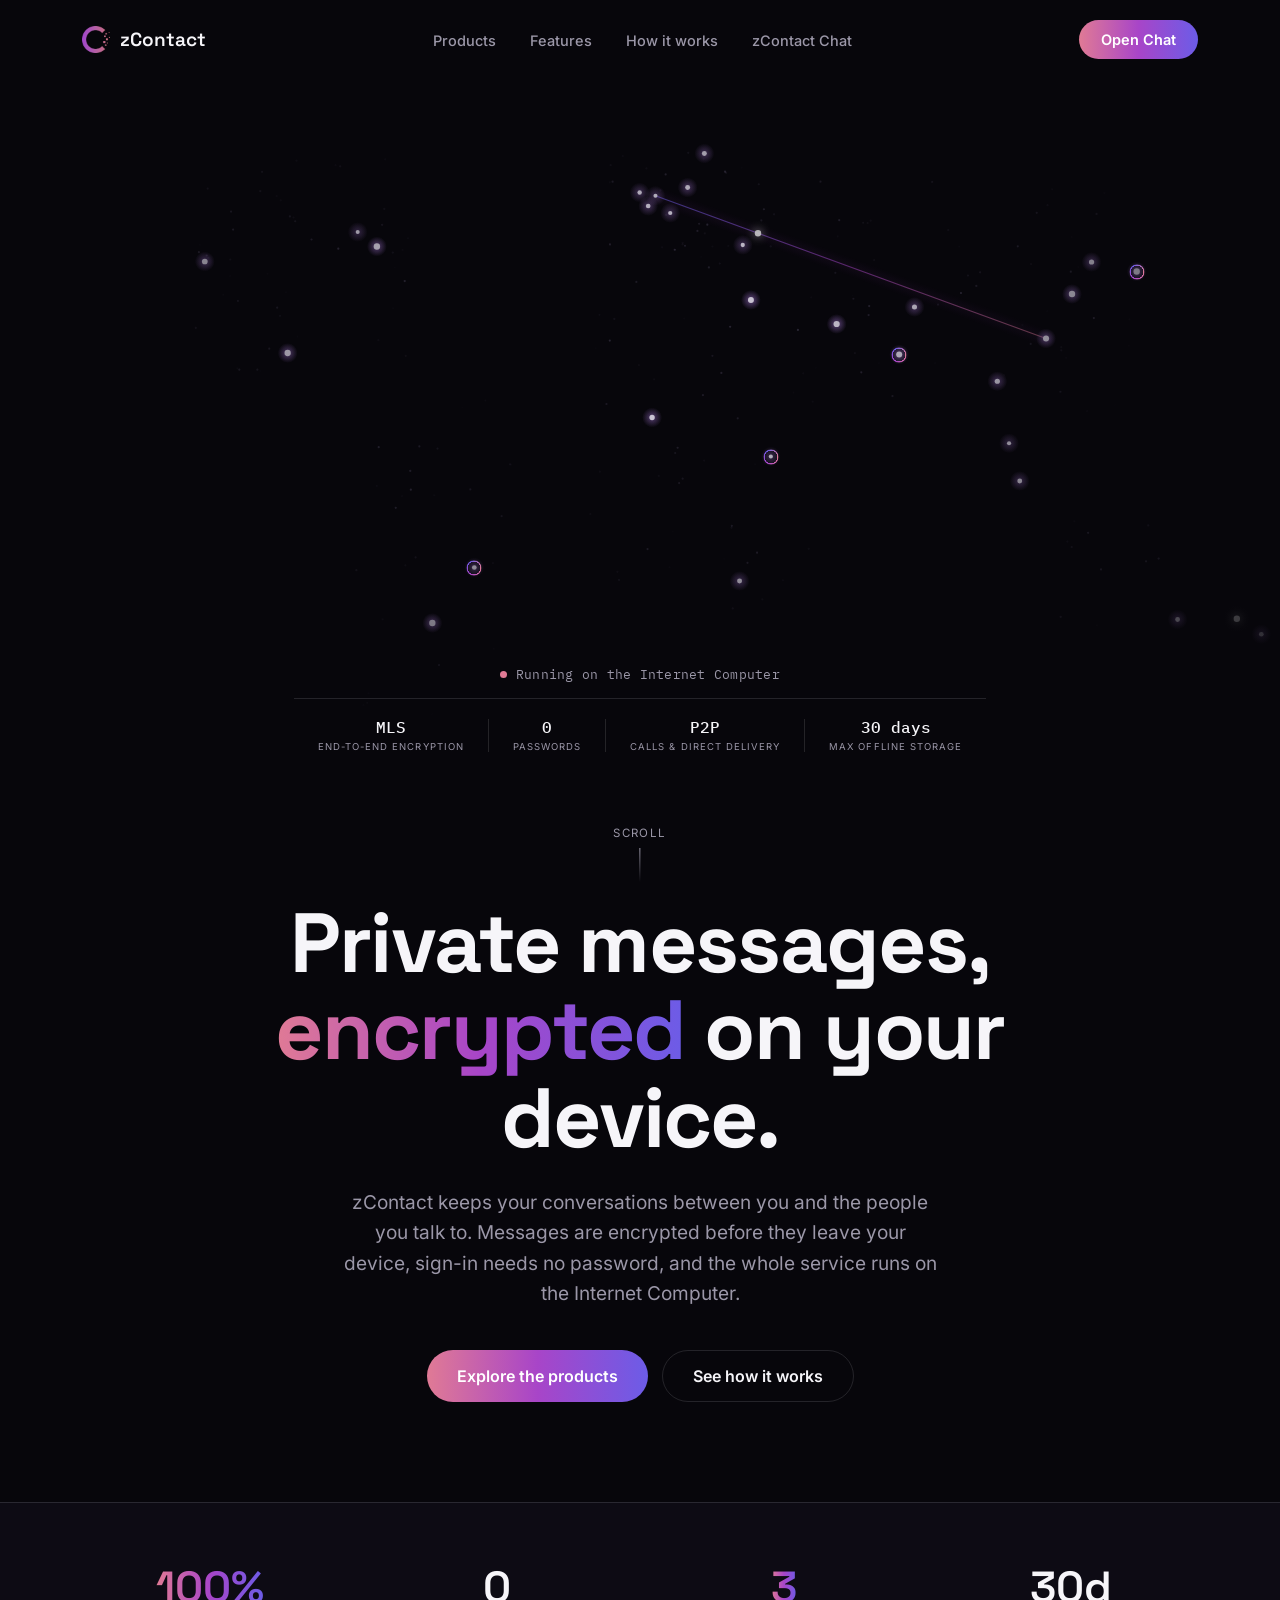
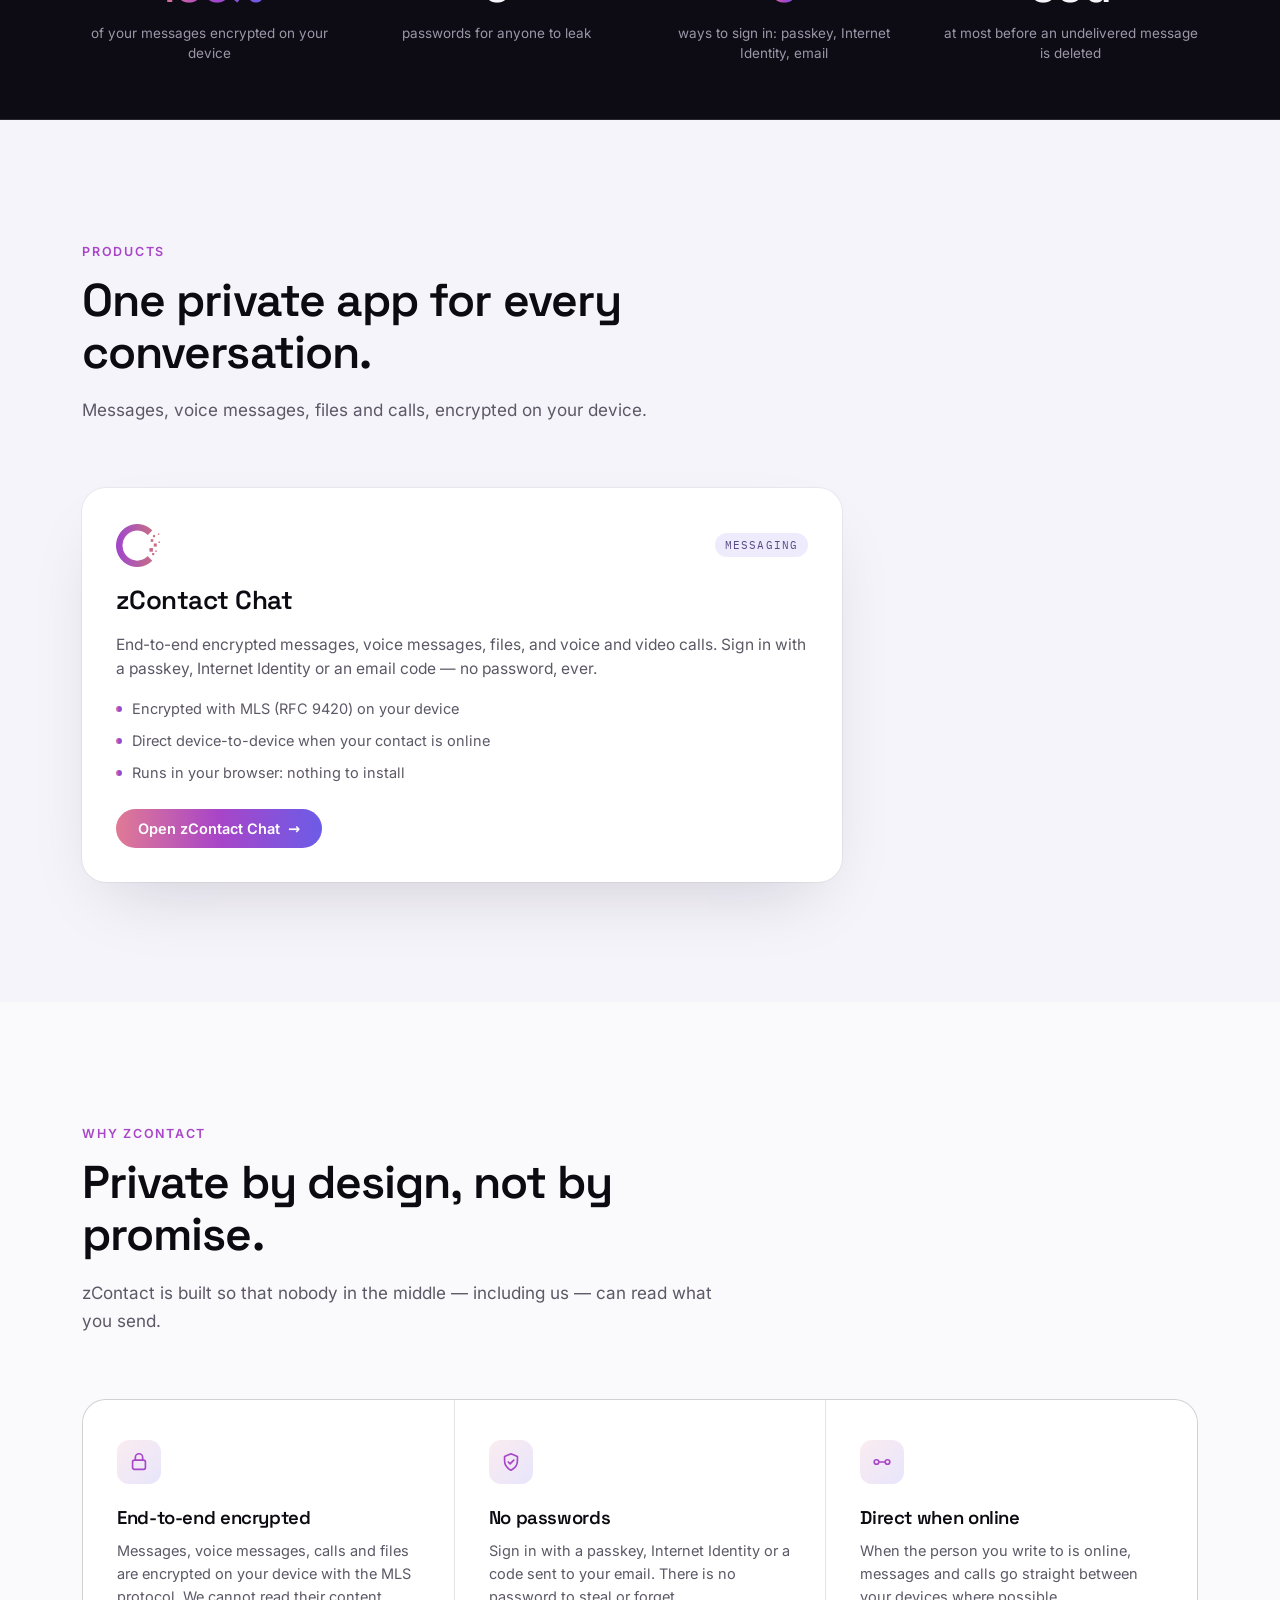
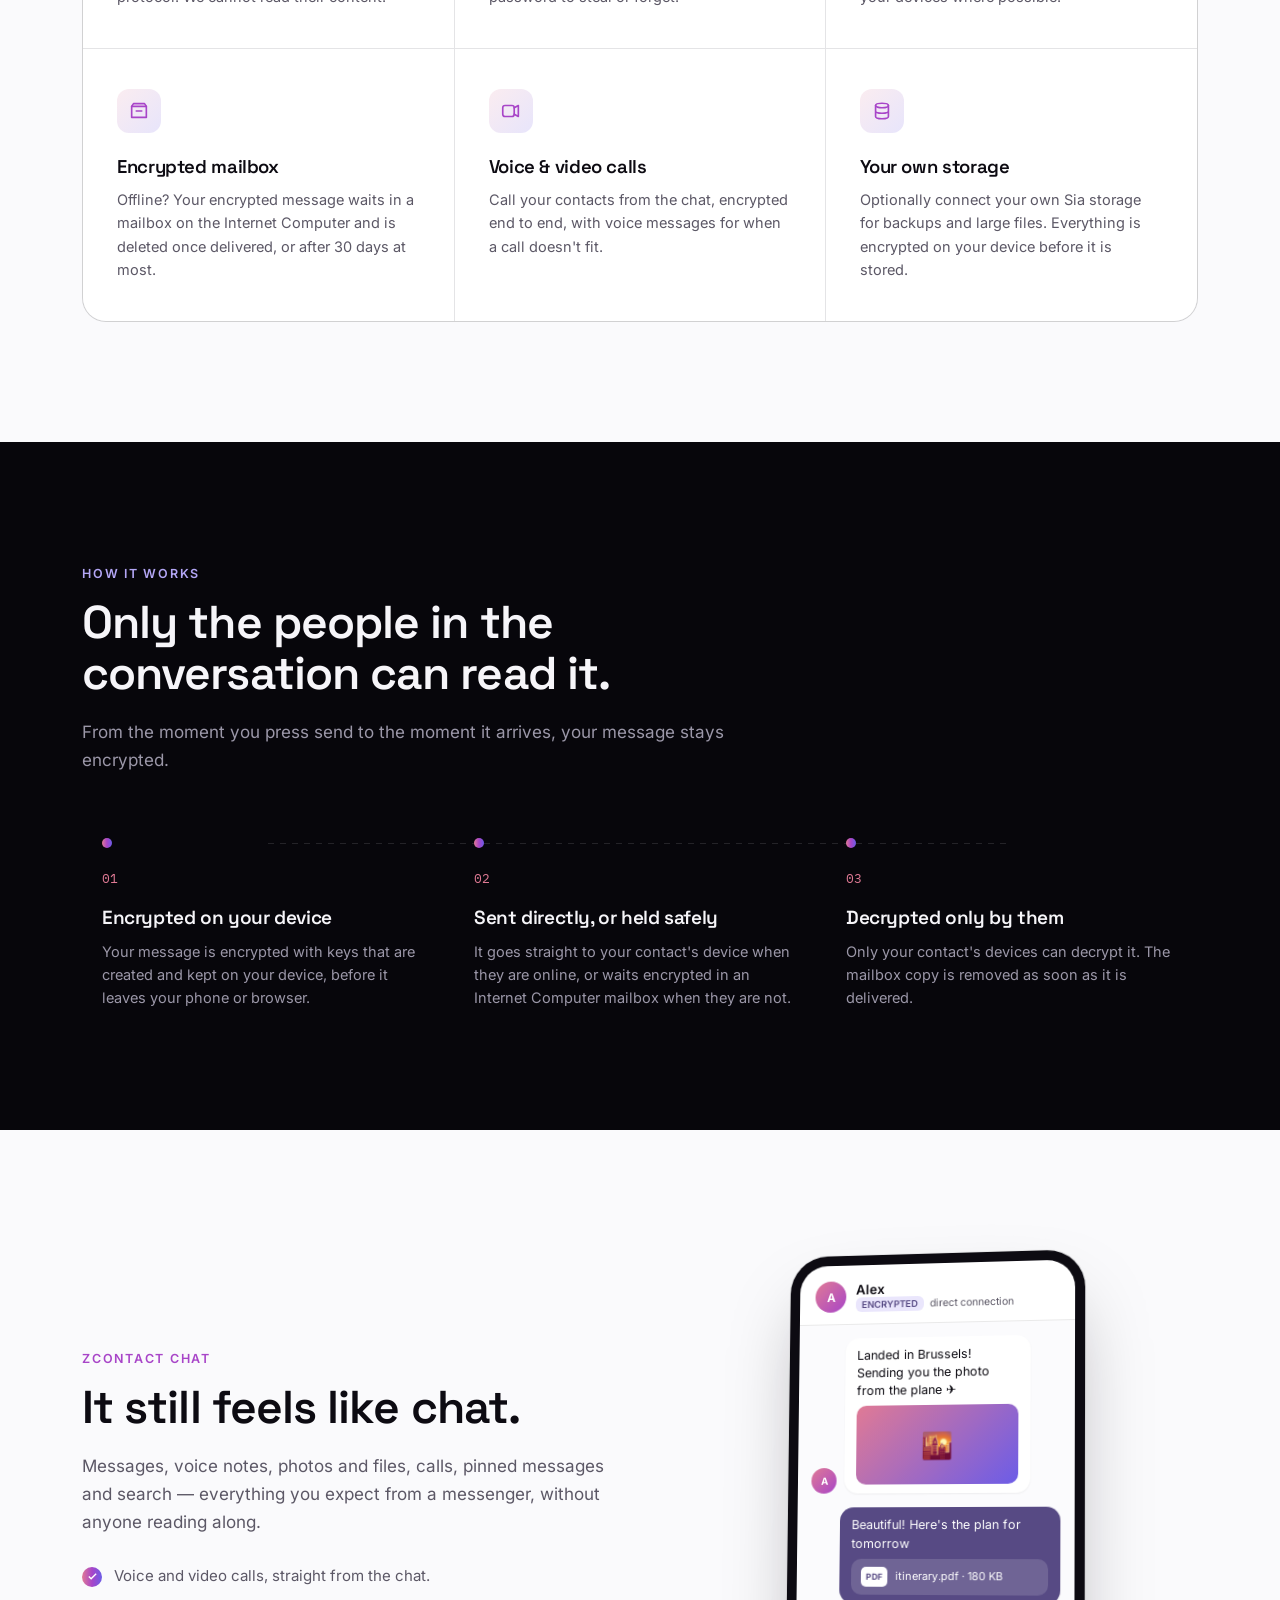
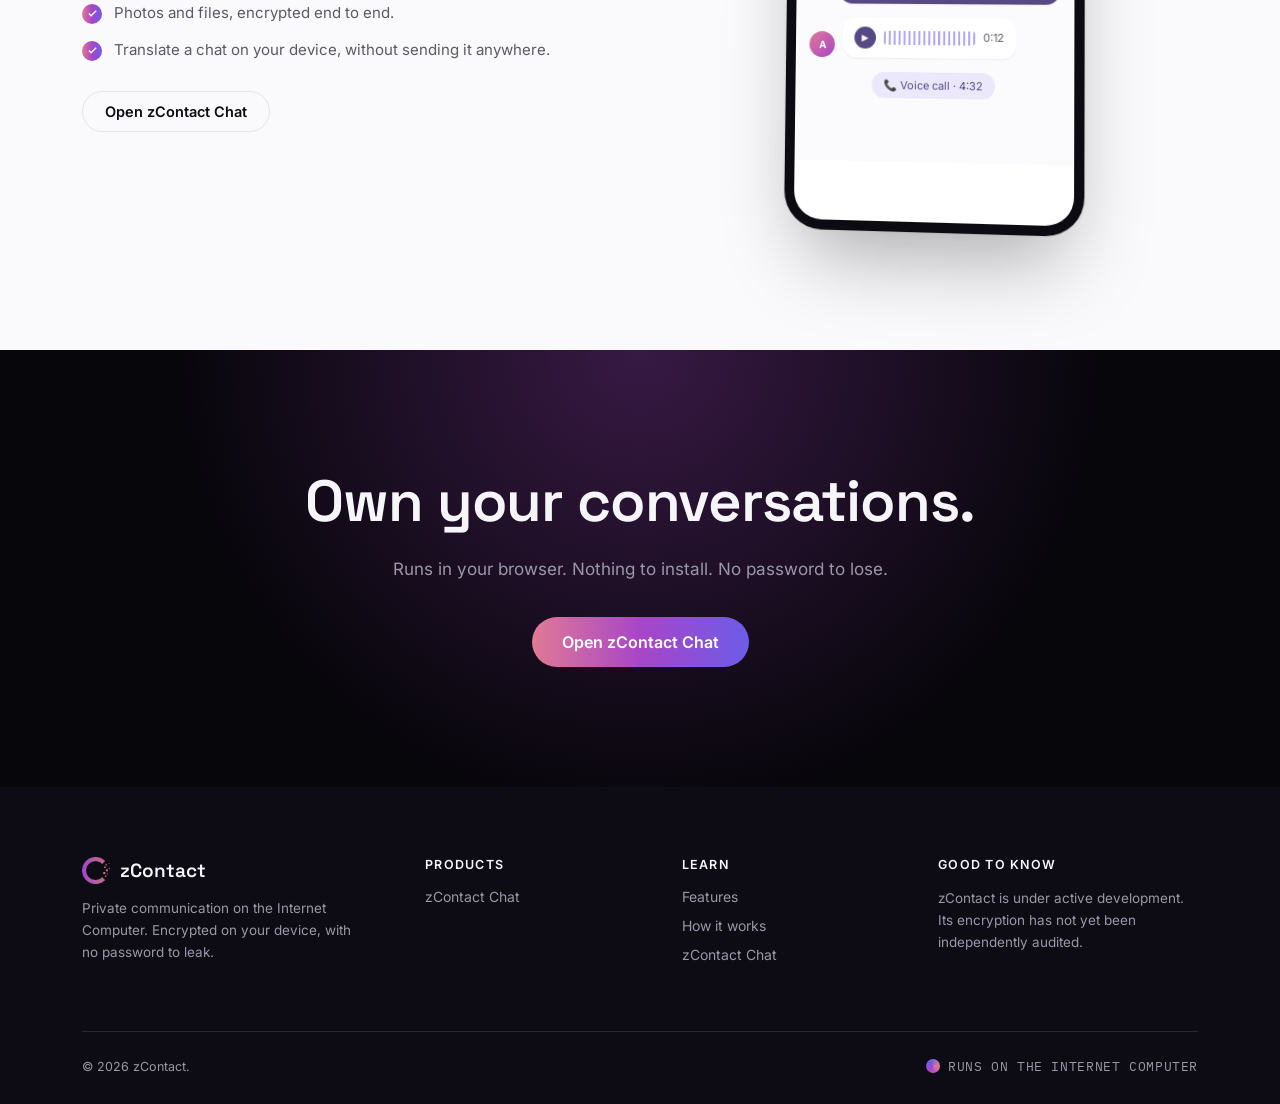
==== commit e2769801: "Remove zContact Mail: zContact Chat is the only product Co-Authored-By: Claude Opus 5.5 <noreply@ant" ====
--- a/src/index.html
+++ b/src/index.html
@@ -4,7 +4,7 @@
 <meta charset="UTF-8">
 <meta name="viewport" content="width=device-width, initial-scale=1.0">
 <title>zContact — Private messages, encrypted on your device.</title>
-<meta name="description" content="zContact is a private communication family on the Internet Computer: end-to-end encrypted chat with no passwords, and zContact Mail.">
+<meta name="description" content="zContact Chat: end-to-end encrypted messages, files and calls on the Internet Computer, with no passwords.">
 <meta name="referrer" content="no-referrer">
 <link rel="icon" type="image/png" href="logo.png">
 <link rel="stylesheet" href="style.css">
@@ -22,7 +22,6 @@
         <li><a href="#chat">zContact Chat</a></li>
       </ul>
       <div class="nav-right">
-        <a href="https://mail.zcontact.cc/" class="btn btn-ghost-dark nav-mail" target="_blank" rel="noopener noreferrer">Open Mail</a>
         <a href="https://ydmpv-niaaa-aaaak-qzlua-cai.icp0.io/" class="btn btn-primary" target="_blank" rel="noopener noreferrer">Open Chat</a>
         <button class="menu-toggle" id="menuToggle" aria-label="Menu" aria-expanded="false" aria-controls="navLinks"><span></span><span></span><span></span></button>
       </div>
@@ -101,10 +100,10 @@
   <div class="wrap">
     <div class="section-head reveal">
       <span class="eyebrow">Products</span>
-      <h2>One private identity. Two ways to reach people.</h2>
-      <p>Start with chat, calls and files, or open your mail. Both are part of the zContact family.</p>
-    </div>
-    <div class="product-grid reveal">
+      <h2>One private app for every conversation.</h2>
+      <p>Messages, voice messages, files and calls, encrypted on your device.</p>
+    </div>
+    <div class="product-grid is-single reveal">
       <article class="product-card">
         <div class="product-top">
           <img src="logo.png" alt="" width="44" height="42">
@@ -119,21 +118,6 @@
         </ul>
         <a href="https://ydmpv-niaaa-aaaak-qzlua-cai.icp0.io/" class="btn btn-primary" target="_blank" rel="noopener noreferrer">Open zContact Chat <span aria-hidden="true">→</span></a>
       </article>
-      <article class="product-card">
-        <div class="product-top">
-          <span class="product-mark" aria-hidden="true">
-            <svg viewBox="0 0 24 24" fill="none" stroke-width="1.8" stroke-linecap="round" stroke-linejoin="round"><rect x="3" y="5" width="18" height="14" rx="2.5"/><path d="m3.5 7 8.5 6 8.5-6"/></svg>
-          </span>
-          <span class="product-tag">Email</span>
-        </div>
-        <h3>zContact Mail</h3>
-        <p>Email from the zContact family, on its own address at mail.zcontact.cc.</p>
-        <ul class="product-points">
-          <li>Part of the zContact family of private services</li>
-          <li>Open it in your browser at mail.zcontact.cc</li>
-        </ul>
-        <a href="https://mail.zcontact.cc/" class="btn btn-ghost-light" target="_blank" rel="noopener noreferrer">Open zContact Mail <span aria-hidden="true">→</span></a>
-      </article>
     </div>
   </div>
 </section>
@@ -272,7 +256,6 @@
     <p>Runs in your browser. Nothing to install. No password to lose.</p>
     <div class="cta-actions">
       <a href="https://ydmpv-niaaa-aaaak-qzlua-cai.icp0.io/" class="btn btn-primary btn-lg" target="_blank" rel="noopener noreferrer">Open zContact Chat</a>
-      <a href="https://mail.zcontact.cc/" class="btn btn-ghost-dark btn-lg" target="_blank" rel="noopener noreferrer">Open zContact Mail</a>
     </div>
   </div>
 </section>
@@ -289,7 +272,6 @@
       <div class="footer-col">
         <h4>Products</h4>
         <a href="https://ydmpv-niaaa-aaaak-qzlua-cai.icp0.io/" target="_blank" rel="noopener noreferrer">zContact Chat</a>
-        <a href="https://mail.zcontact.cc/" target="_blank" rel="noopener noreferrer">zContact Mail</a>
       </div>
       <div class="footer-col">
         <h4>Learn</h4>
--- a/src/style.css
+++ b/src/style.css
@@ -185,6 +185,7 @@
 /* ---------- Products ---------- */
 .products { background: #f6f4fb; }
 .product-grid { display: grid; grid-template-columns: 1fr 1fr; gap: 28px; }
+.product-grid.is-single { grid-template-columns: 1fr; max-width: 760px; }
 .product-card {
   background: var(--surface); border-radius: 24px; padding: 36px 34px 34px;
   box-shadow: 0 30px 70px -28px rgba(13, 11, 18, 0.18), 0 0 0 1px rgba(13, 11, 18, 0.05);
@@ -192,11 +193,6 @@
 }
 .product-top { display: flex; align-items: center; justify-content: space-between; }
 .product-top img { width: 44px; height: auto; }
-.product-mark {
-  width: 44px; height: 44px; border-radius: 12px; display: flex; align-items: center; justify-content: center;
-  background: linear-gradient(135deg, rgba(224, 122, 149, 0.16), rgba(108, 92, 231, 0.18));
-}
-.product-mark svg { width: 24px; height: 24px; stroke: var(--accent-2); }
 .product-tag { font-family: 'IBM Plex Mono', monospace; font-size: 11px; letter-spacing: 0.1em; text-transform: uppercase; color: var(--brand); background: rgba(179, 166, 245, 0.22); padding: 5px 10px; border-radius: 100px; }
 .product-card h3 { font-size: 26px; font-weight: 600; }
 .product-card > p { color: var(--ink-soft); font-size: 15.5px; line-height: 1.6; }
@@ -299,7 +295,6 @@
     background: rgba(7, 6, 11, 0.97); padding: 24px 32px; gap: 20px;
   }
   .menu-toggle { display: flex; }
-  .nav-mail { display: none; }
   .hero-inner { bottom: 112px; }
   .status-live { white-space: normal; line-height: 1.5; }
   .status-item { padding: 0 14px; border-left: none; }
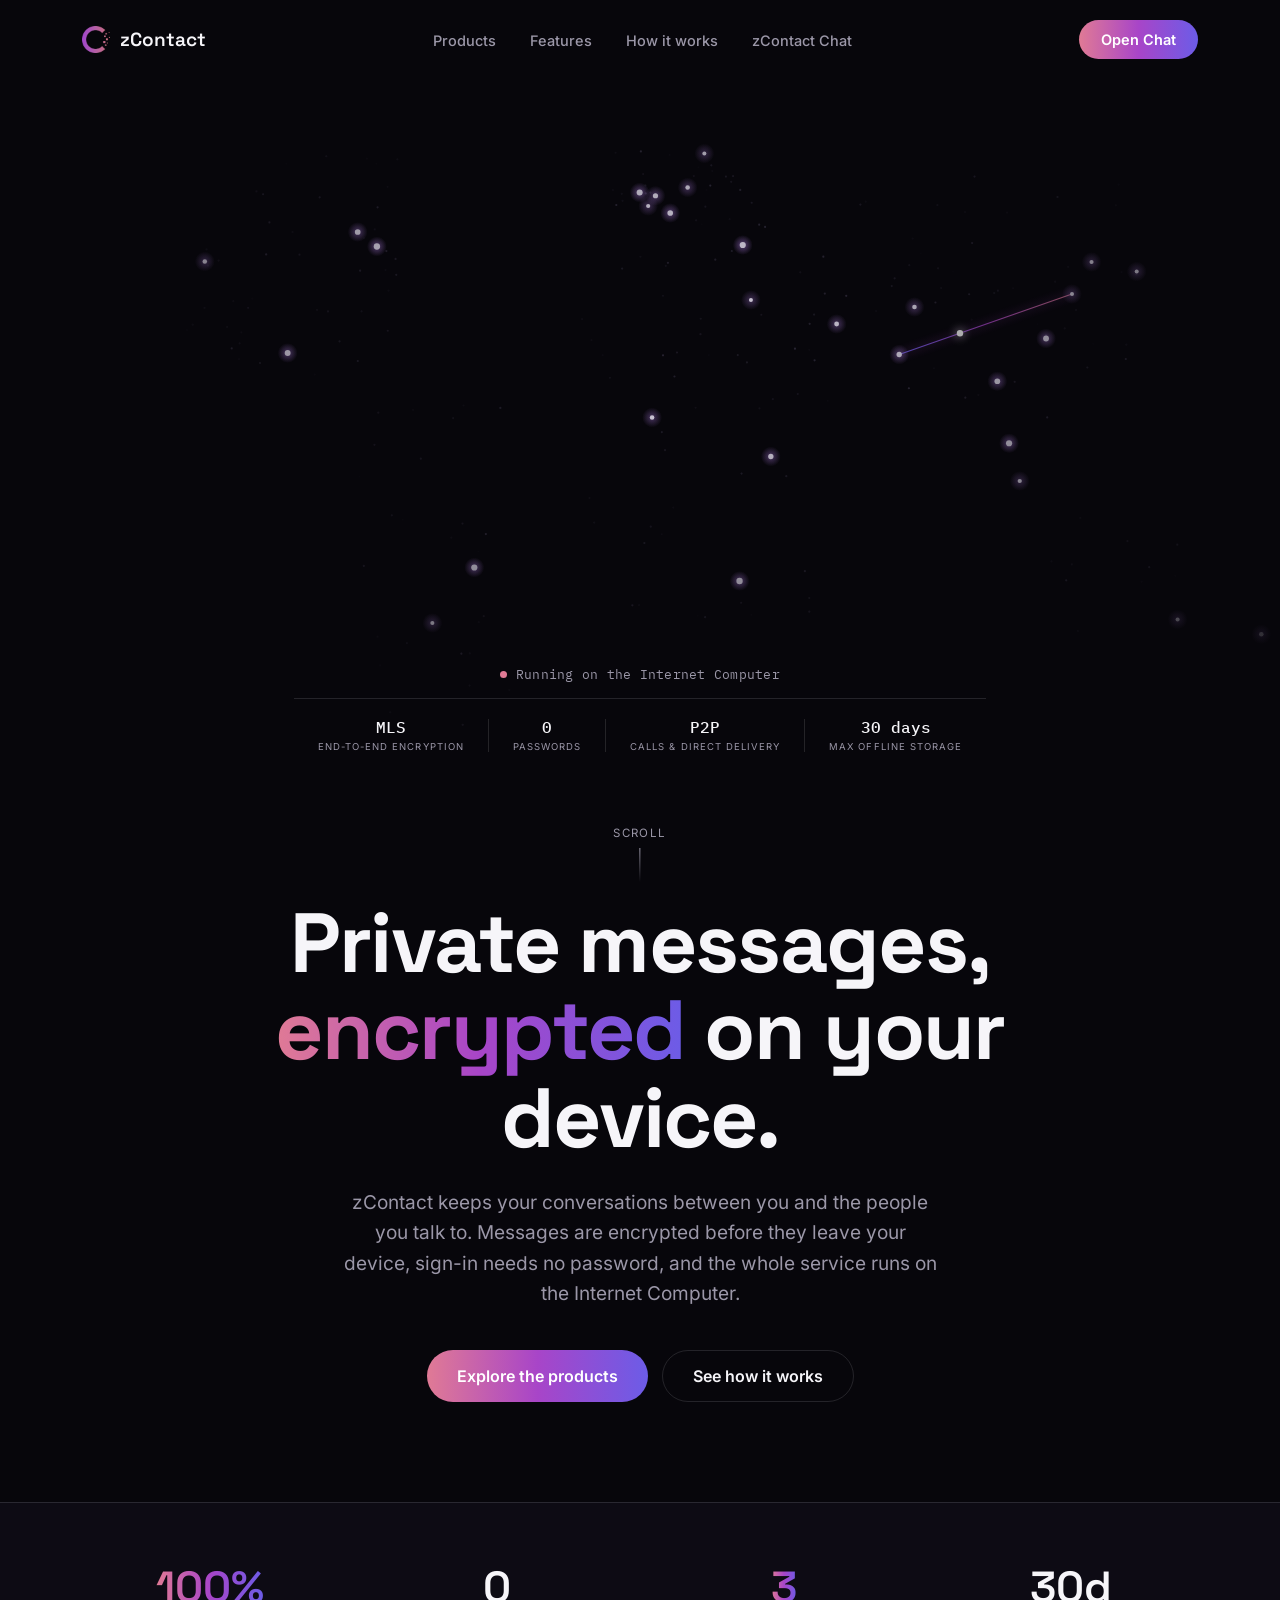
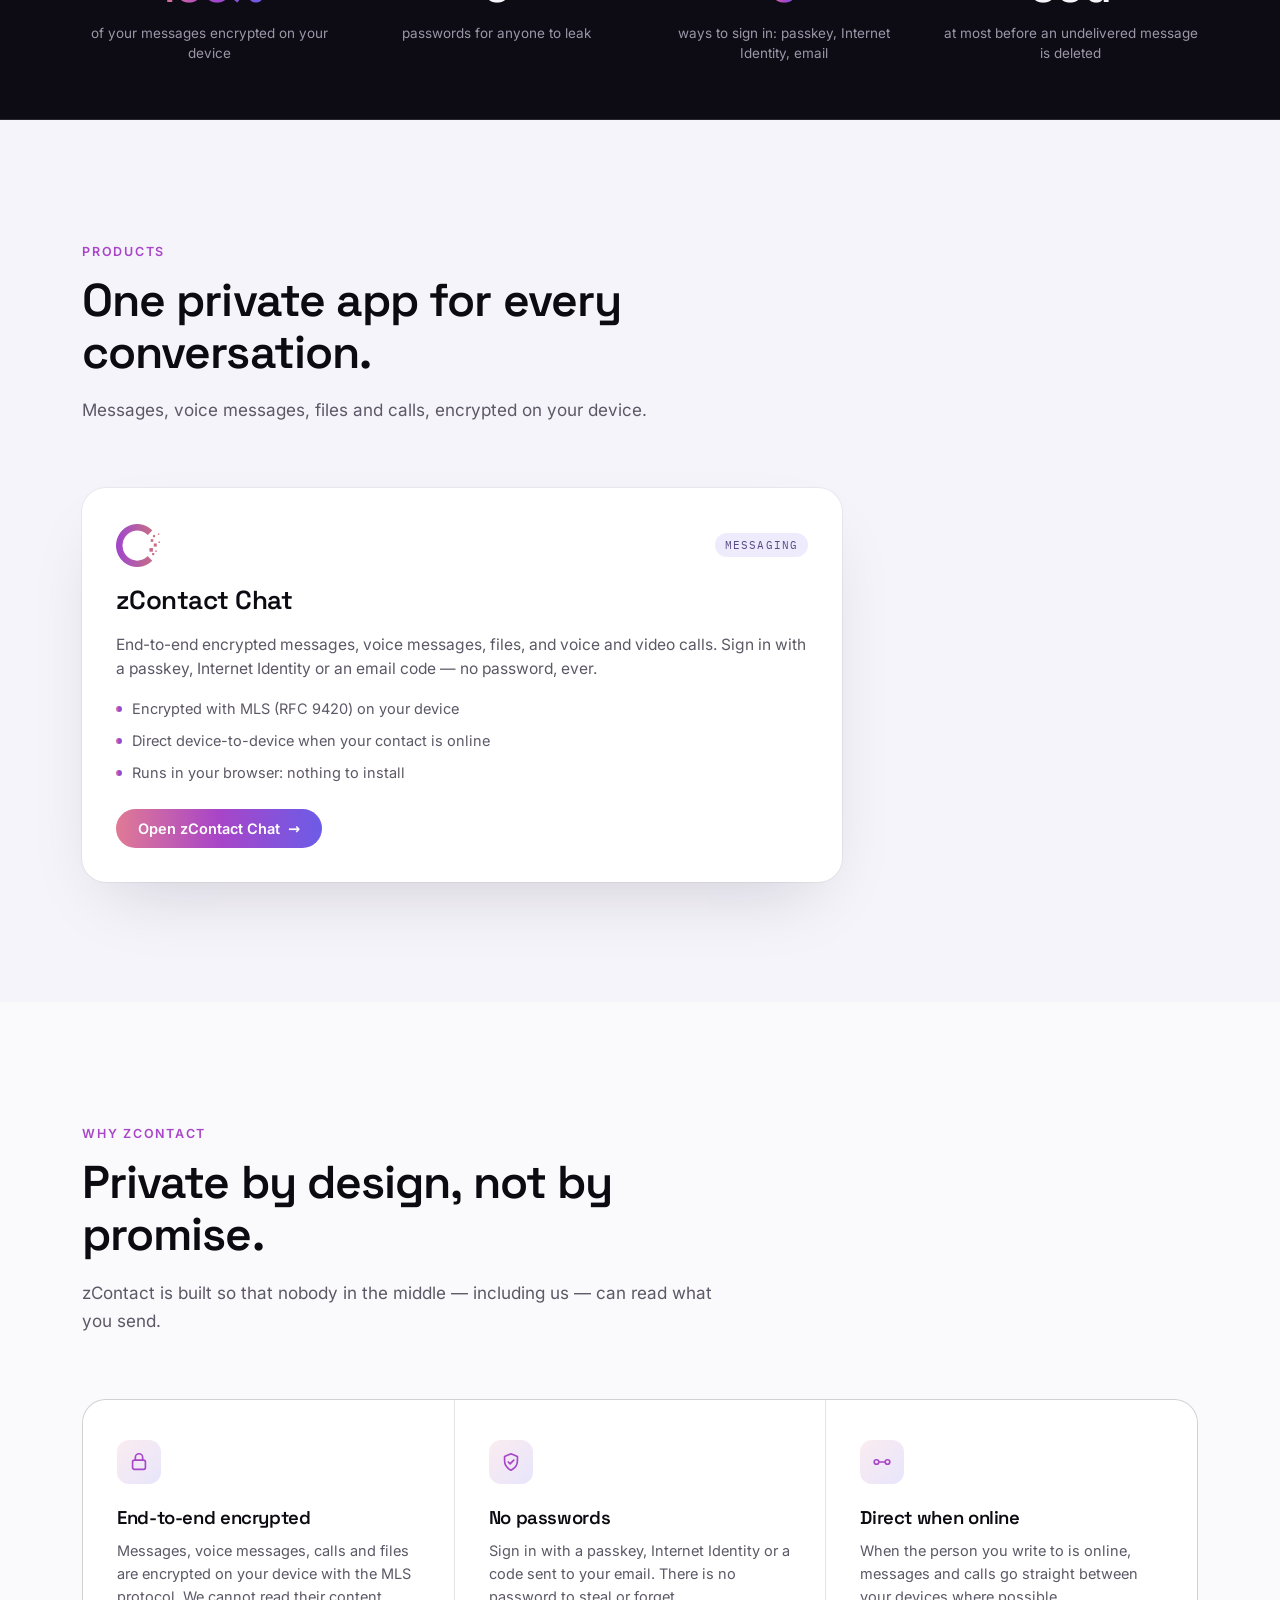
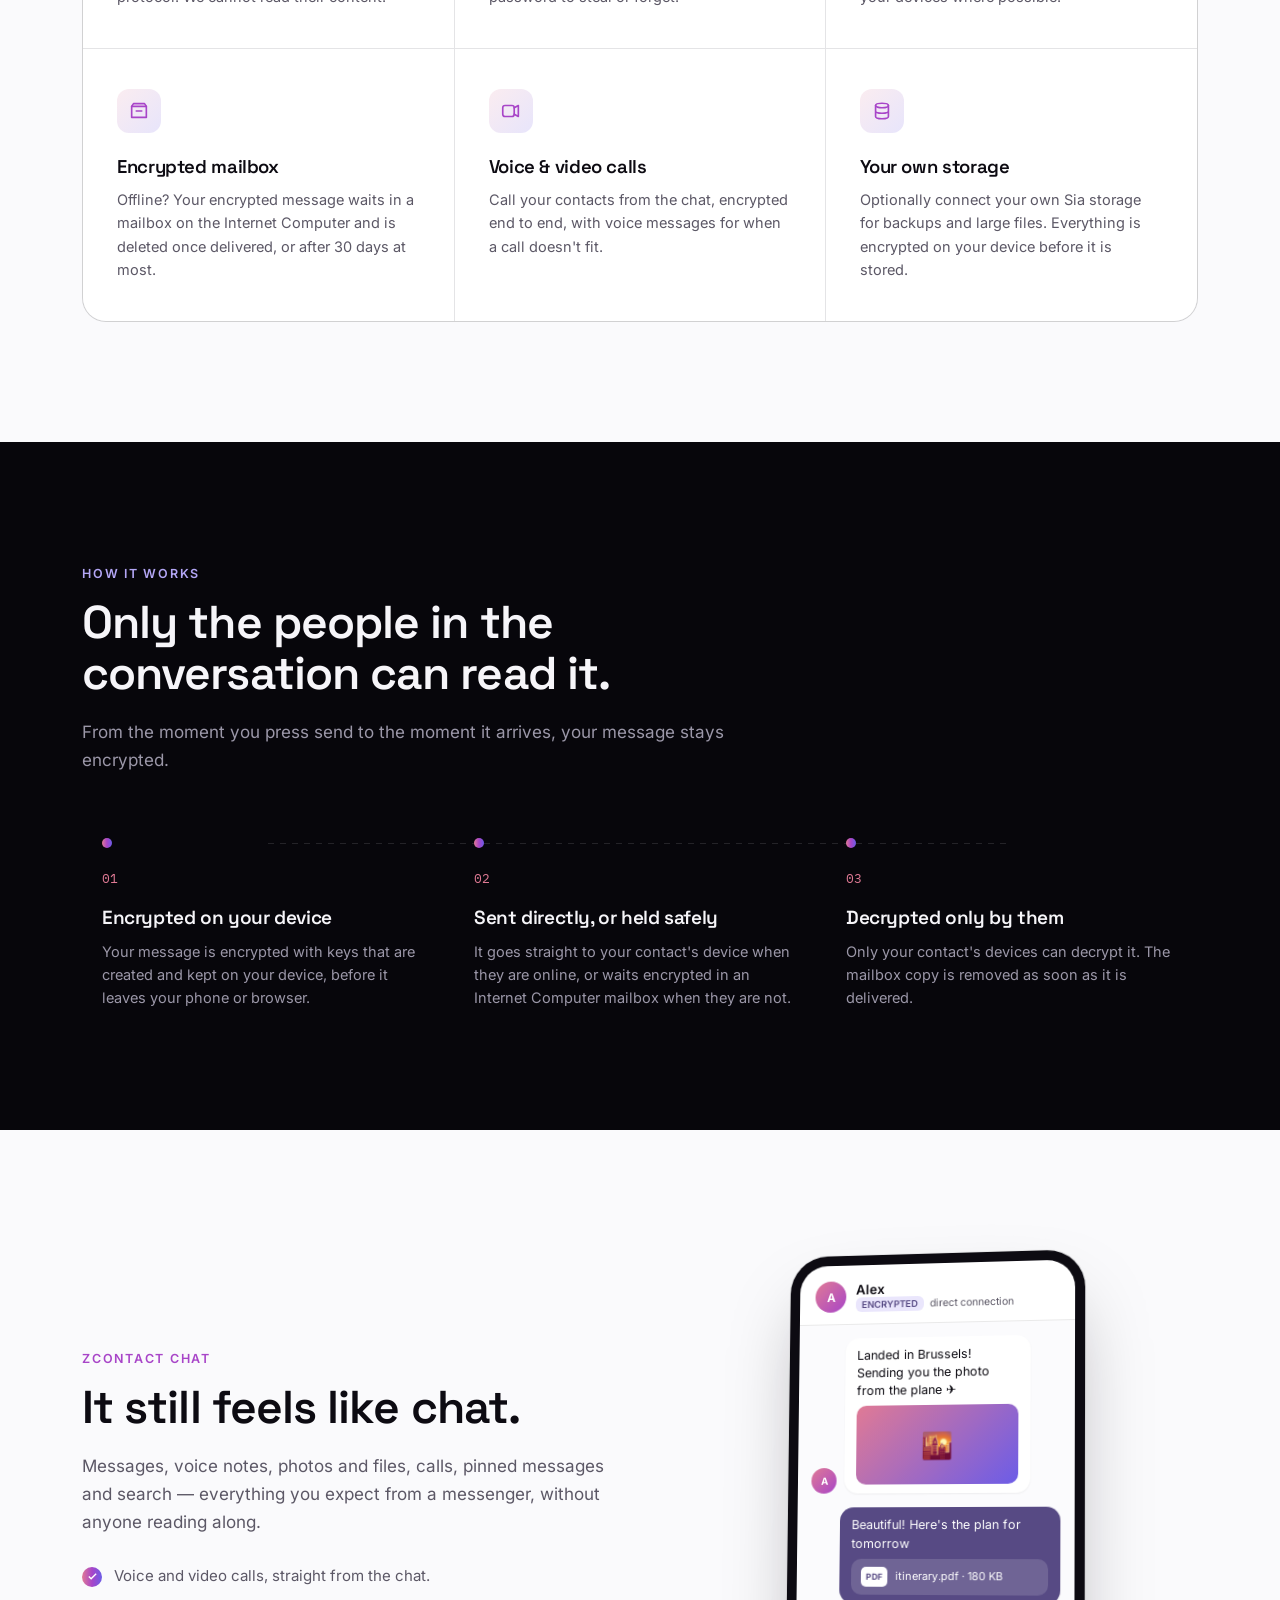
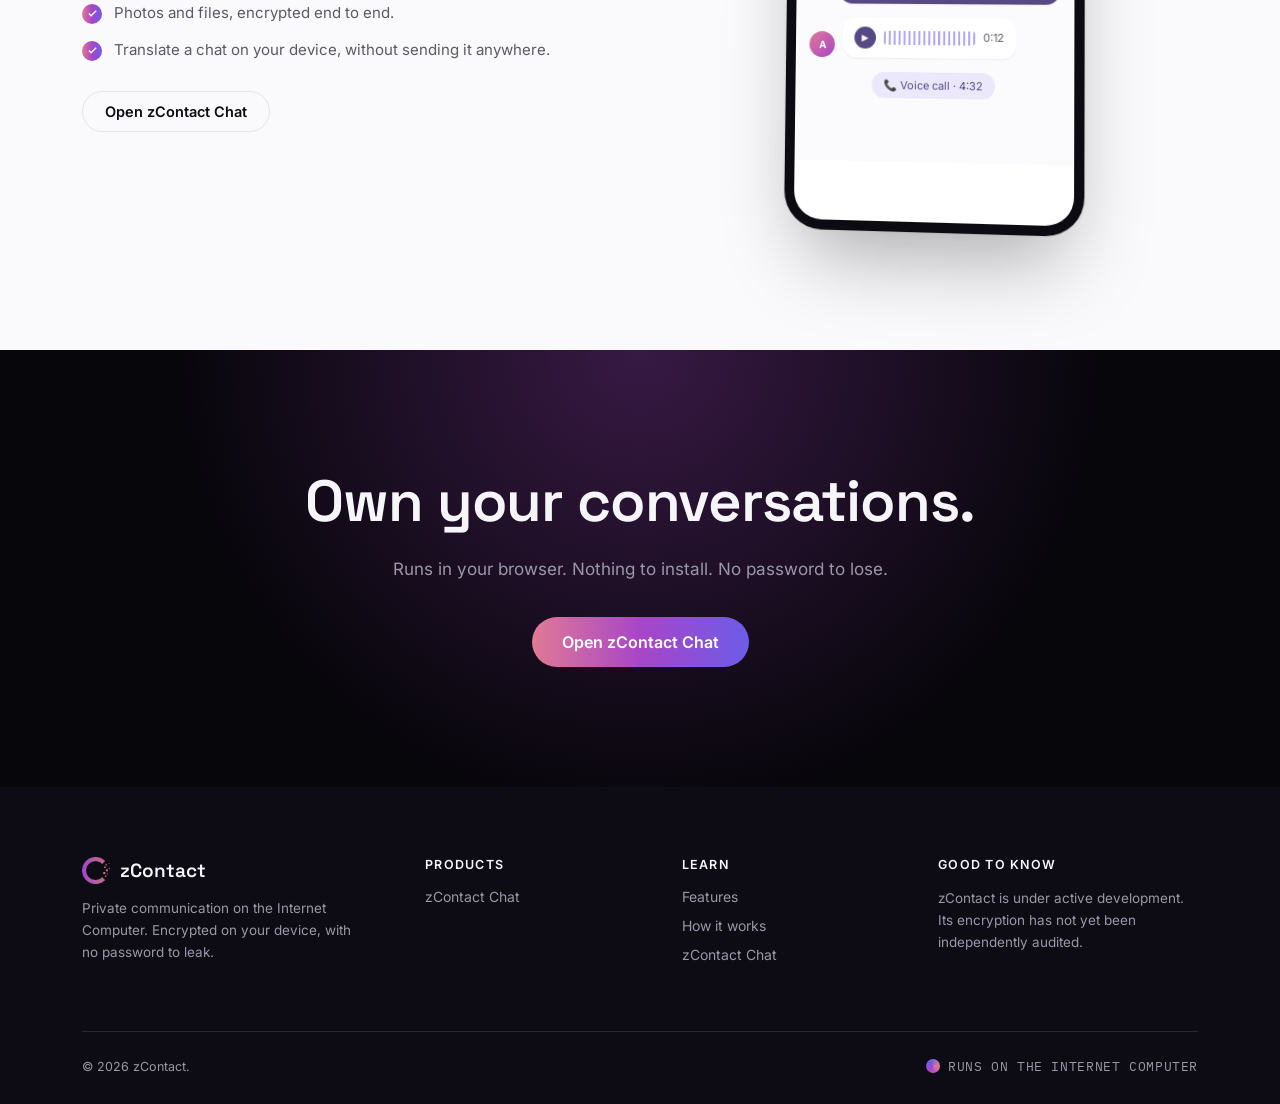
==== commit 1cad2d98: "Link to the app at chat.zcontact.cc; the site is at zcontact.cc Co-Authored-By: Claude Opus 5.5 <nor" ====
--- a/src/index.html
+++ b/src/index.html
@@ -22,7 +22,7 @@
         <li><a href="#chat">zContact Chat</a></li>
       </ul>
       <div class="nav-right">
-        <a href="https://ydmpv-niaaa-aaaak-qzlua-cai.icp0.io/" class="btn btn-primary" target="_blank" rel="noopener noreferrer">Open Chat</a>
+        <a href="https://chat.zcontact.cc/" class="btn btn-primary" target="_blank" rel="noopener noreferrer">Open Chat</a>
         <button class="menu-toggle" id="menuToggle" aria-label="Menu" aria-expanded="false" aria-controls="navLinks"><span></span><span></span><span></span></button>
       </div>
     </nav>
@@ -116,7 +116,7 @@
           <li>Direct device-to-device when your contact is online</li>
           <li>Runs in your browser: nothing to install</li>
         </ul>
-        <a href="https://ydmpv-niaaa-aaaak-qzlua-cai.icp0.io/" class="btn btn-primary" target="_blank" rel="noopener noreferrer">Open zContact Chat <span aria-hidden="true">→</span></a>
+        <a href="https://chat.zcontact.cc/" class="btn btn-primary" target="_blank" rel="noopener noreferrer">Open zContact Chat <span aria-hidden="true">→</span></a>
       </article>
     </div>
   </div>
@@ -209,7 +209,7 @@
         <li><span class="check"><svg viewBox="0 0 24 24"><polyline points="20 6 9 17 4 12"/></svg></span>Photos and files, encrypted end to end.</li>
         <li><span class="check"><svg viewBox="0 0 24 24"><polyline points="20 6 9 17 4 12"/></svg></span>Translate a chat on your device, without sending it anywhere.</li>
       </ul>
-      <a href="https://ydmpv-niaaa-aaaak-qzlua-cai.icp0.io/" class="btn btn-ghost-light product-cta" target="_blank" rel="noopener noreferrer">Open zContact Chat</a>
+      <a href="https://chat.zcontact.cc/" class="btn btn-ghost-light product-cta" target="_blank" rel="noopener noreferrer">Open zContact Chat</a>
     </div>
     <div class="phone-stage reveal" aria-hidden="true">
       <div class="phone">
@@ -255,7 +255,7 @@
     <h2>Own your conversations.</h2>
     <p>Runs in your browser. Nothing to install. No password to lose.</p>
     <div class="cta-actions">
-      <a href="https://ydmpv-niaaa-aaaak-qzlua-cai.icp0.io/" class="btn btn-primary btn-lg" target="_blank" rel="noopener noreferrer">Open zContact Chat</a>
+      <a href="https://chat.zcontact.cc/" class="btn btn-primary btn-lg" target="_blank" rel="noopener noreferrer">Open zContact Chat</a>
     </div>
   </div>
 </section>
@@ -271,7 +271,7 @@
       </div>
       <div class="footer-col">
         <h4>Products</h4>
-        <a href="https://ydmpv-niaaa-aaaak-qzlua-cai.icp0.io/" target="_blank" rel="noopener noreferrer">zContact Chat</a>
+        <a href="https://chat.zcontact.cc/" target="_blank" rel="noopener noreferrer">zContact Chat</a>
       </div>
       <div class="footer-col">
         <h4>Learn</h4>
